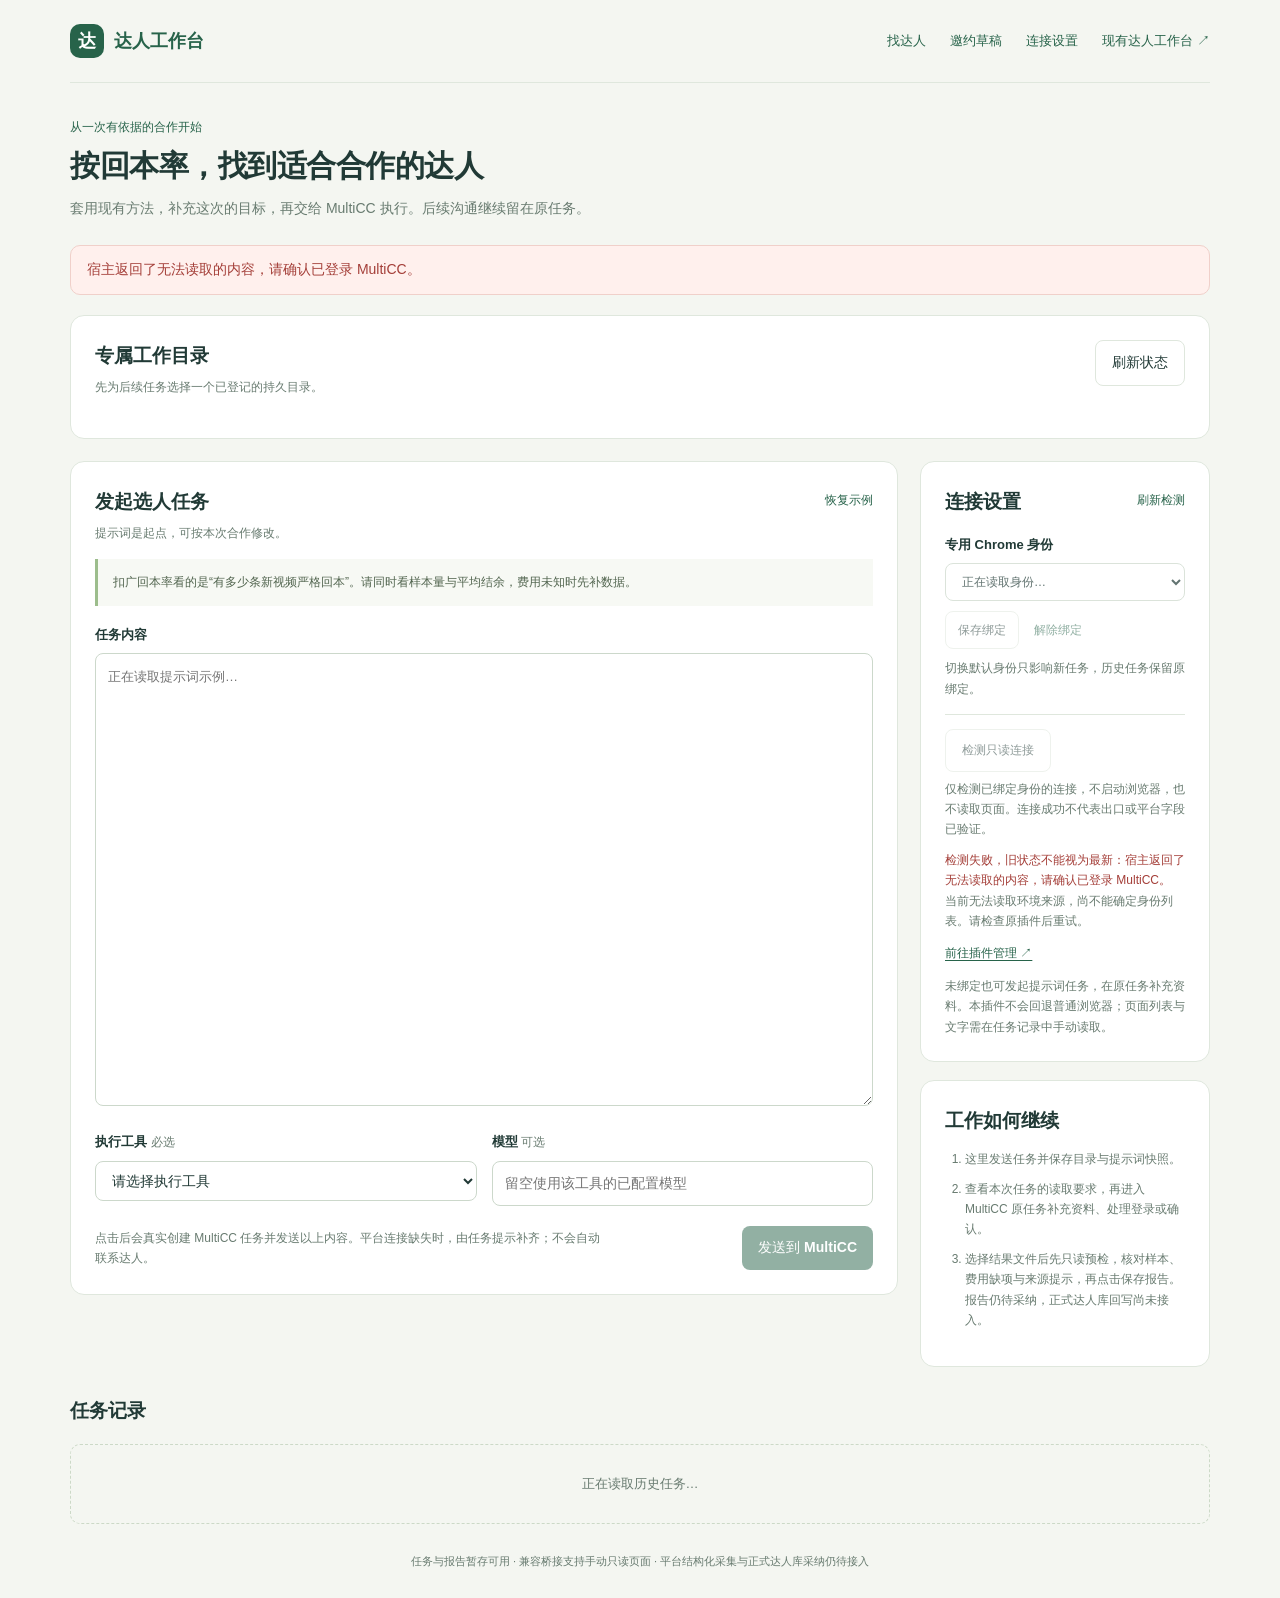
==== ui/index.html @ 1a7a5abe "chore(workspace): save changes before hibernation" ====
<!doctype html>
<html lang="zh-CN">
<head>
  <meta charset="utf-8">
  <meta name="viewport" content="width=device-width, initial-scale=1">
  <title>达人工作台 · 按回本率选人</title>
  <link rel="stylesheet" href="./style.css">
  <script src="./data-workflow.js" defer></script>
  <script src="./app.js" defer></script>
</head>
<body>
  <div class="shell">
    <header class="topbar">
      <a class="brand" href="./index.html"><span class="mark" aria-hidden="true">达</span>达人工作台</a>
      <nav aria-label="工作台导航">
        <a href="#composer">找达人</a><a href="./drafts.html">邀约草稿</a><a href="#connections">连接设置</a>
        <a href="/services/gapaw-creator-outreach/" target="_blank" rel="noopener noreferrer">现有达人工作台 ↗</a>
      </nav>
    </header>
    <main>
      <section class="intro"><div class="eyebrow">从一次有依据的合作开始</div><h1>按回本率，找到适合合作的达人</h1><p>套用现有方法，补充这次的目标，再交给 MultiCC 执行。后续沟通继续留在原任务。</p></section>
      <div id="notice" class="notice" role="status" aria-live="polite">正在读取插件配置…</div>
      <section class="card workspace-card" aria-labelledby="workspace-title">
        <div class="section-head"><div><h2 id="workspace-title">专属工作目录</h2><p id="workspace-description">先为后续任务选择一个已登记的持久目录。</p></div><button id="refresh" class="secondary" type="button">刷新状态</button></div>
        <p id="workspace-path" class="path"></p>
        <div id="workspace-picker" class="workspace-picker" hidden>
          <label for="directory">选择 MultiCC 中的目录</label>
          <div class="inline"><select id="directory"><option value="">正在读取目录…</option></select><button id="save-workspace" class="primary" type="button">使用此目录</button></div>
          <p class="hint">需要新目录时，先在 <a href="/manage" target="_blank" rel="noopener noreferrer">MultiCC 管理页</a>中创建并登记。更换默认目录只影响新任务，历史任务保留原归属。</p>
        </div>
        <a id="host-workspace" href="/manage" target="_blank" rel="noopener noreferrer" hidden>前往宿主插件设置修改目录 ↗</a>
      </section>
      <div class="layout">
        <section id="composer" class="card" aria-labelledby="composer-title">
          <div class="section-head"><div><h2 id="composer-title">发起选人任务</h2><p>提示词是起点，可按本次合作修改。</p></div><button id="restore-template" class="subtle" type="button">恢复示例</button></div>
          <div class="method-note">扣广回本率看的是“有多少条新视频严格回本”。请同时看样本量与平均结余，费用未知时先补数据。</div>
          <form id="task-form">
            <label for="prompt">任务内容</label><textarea id="prompt" rows="17" maxlength="32000" placeholder="正在读取提示词示例…" required></textarea>
            <div class="runtime-grid">
              <div><label for="cli">执行工具 <span class="hint">必选</span></label><select id="cli" required><option value="">请选择执行工具</option><option value="codex-exp">Codex</option><option value="claude">Claude Code</option></select></div>
              <div><label for="model">模型 <span class="hint">可选</span></label><input id="model" maxlength="160" placeholder="留空使用该工具的已配置模型"></div>
            </div>
            <div class="composer-footer"><p class="hint">点击后会真实创建 MultiCC 任务并发送以上内容。平台连接缺失时，由任务提示补齐；不会自动联系达人。</p><button id="send" class="primary" type="submit" disabled>发送到 MultiCC</button></div>
          </form>
        </section>
        <aside>
          <section id="connections" class="card" aria-labelledby="connections-title">
            <div class="section-head"><h2 id="connections-title">连接设置</h2><button id="refresh-connections" class="subtle" type="button">刷新检测</button></div>
            <div class="browser-picker"><label for="browser-profile">专用 Chrome 身份</label><select id="browser-profile" disabled><option value="">正在读取身份…</option></select><div class="browser-actions"><button id="save-browser" class="secondary" type="button" disabled>保存绑定</button><button id="unbind-browser" class="subtle" type="button" disabled>解除绑定</button></div><p class="hint">切换默认身份只影响新任务，历史任务保留原绑定。</p></div>
            <button id="probe-browser" class="secondary" type="button" disabled>检测只读连接</button><p class="hint">仅检测已绑定身份的连接，不启动浏览器，也不读取页面。连接成功不代表出口或平台字段已验证。</p>
            <div id="connection-list"><p class="hint">正在读取环境状态…</p></div><p class="hint">未绑定也可发起提示词任务，在原任务补充资料。本插件不会回退普通浏览器；页面列表与文字需在任务记录中手动读取。</p>
          </section>
          <section class="card help-card"><h2>工作如何继续</h2><ol><li>这里发送任务并保存目录与提示词快照。</li><li>查看本次任务的读取要求，再进入 MultiCC 原任务补充资料、处理登录或确认。</li><li>选择结果文件后先只读预检，核对样本、费用缺项与来源提示，再点击保存报告。报告仍待采纳，正式达人库回写尚未接入。</li></ol></section>
        </aside>
      </div>
      <section class="history" aria-labelledby="history-title"><div class="section-head"><h2 id="history-title">任务记录</h2><span id="history-count" class="hint"></span></div><div id="operations"><p class="empty">正在读取历史任务…</p></div></section>
    </main>
    <footer>任务与报告暂存可用 · 兼容桥接支持手动只读页面 · 平台结构化采集与正式达人库采纳仍待接入</footer>
  </div>
</body>
</html>
---- ui/style.css ----
:root{--ink:#213a36;--muted:#687b70;--line:#dfe7dd;--bg:#f4f6f1;--green:#27634a;--light:#edf4eb;--red:#a43e38;--cream:#fff8eb}*{box-sizing:border-box}body{margin:0;background:var(--bg);color:var(--ink);font:14px/1.7 -apple-system,BlinkMacSystemFont,"Segoe UI","PingFang SC","Microsoft YaHei",sans-serif}button,input,select,textarea{font:inherit}a{color:var(--green);text-underline-offset:3px}button{cursor:pointer}button:disabled{cursor:not-allowed;opacity:.5}button:focus-visible,input:focus-visible,select:focus-visible,textarea:focus-visible,a:focus-visible,summary:focus-visible{outline:3px solid #95bca5;outline-offset:3px}button{border:0}h1,h2,h3,p{margin:0}h1{font-size:30px;line-height:1.4;letter-spacing:-.5px}h2{font-size:19px}h3{font-size:15px}.shell{max-width:1200px;margin:auto;padding:0 30px}.topbar{display:flex;justify-content:space-between;align-items:center;gap:22px;padding:24px 0;border-bottom:1px solid var(--line)}.brand{display:flex;align-items:center;gap:10px;font-size:18px;font-weight:650;text-decoration:none;white-space:nowrap}.mark{display:grid;place-items:center;width:34px;height:34px;background:var(--green);color:white;border-radius:10px}.topbar nav{display:flex;gap:24px;flex-wrap:wrap;font-size:13px}.topbar nav a{text-decoration:none}.intro{padding:34px 0 24px}.intro p{color:var(--muted);margin-top:10px}.eyebrow{color:var(--green);font-size:12px;margin-bottom:8px}.notice{padding:12px 16px;border:1px solid #d9e4d5;background:var(--light);border-radius:10px;margin-bottom:20px;overflow-wrap:anywhere}.notice.error{color:var(--red);background:#fff0ed;border-color:#f0d0ca}.notice:empty{display:none}.card{background:white;padding:24px;border:1px solid var(--line);border-radius:14px;min-width:0}.section-head{display:flex;align-items:start;justify-content:space-between;gap:16px;margin-bottom:16px}.section-head p{font-size:12px;color:var(--muted);margin-top:5px}.path{font:12px/1.8 ui-monospace,SFMono-Regular,Menlo,monospace;overflow-wrap:anywhere}.workspace-card{margin-bottom:22px}.workspace-picker{margin-top:18px}.workspace-picker .hint{margin-top:9px}.inline{display:flex;gap:10px;align-items:stretch}.inline select{flex:1}.inline button{flex-shrink:0}.layout{display:grid;grid-template-columns:minmax(0,1fr) 290px;gap:22px;align-items:start}.primary,.secondary{padding:10px 16px;border-radius:8px;font-weight:550}.primary{background:var(--green);color:white}.secondary{border:1px solid var(--line);background:white;color:var(--ink)}.subtle{background:none;color:var(--green);font-size:12px;padding:4px 0;white-space:nowrap}.method-note{padding:13px 15px;margin-bottom:18px;background:#f7f9f4;border-left:3px solid #9cbd8c;font-size:12px;color:#52654f}label{display:block;font-weight:600;font-size:13px;margin-bottom:7px}input,select,textarea{width:100%;min-width:0;border:1px solid #ccd8cb;border-radius:8px;padding:10px 12px;background:white;color:var(--ink)}textarea{resize:vertical;line-height:1.95;font-size:13px;min-height:400px}.hint{font-size:12px;color:var(--muted);font-weight:normal}.runtime-grid{display:grid;grid-template-columns:1fr 1fr;gap:15px;margin-top:18px}.composer-footer{display:flex;gap:18px;align-items:center;justify-content:space-between;margin-top:20px}.composer-footer .hint{max-width:65%}.composer-footer button{flex-shrink:0}aside .card+.card{margin-top:18px}.connection{padding:12px 0;border-bottom:1px solid var(--line)}.connection:last-child{border-bottom:0}.connection-top{display:flex;justify-content:space-between;gap:8px;align-items:start}.connection p{font-size:12px;color:var(--muted);margin-top:5px}.connection a{font-size:12px}.tag{font-size:11px;padding:2px 8px;border-radius:12px;background:var(--light);color:var(--green);white-space:nowrap}.tag.warn{background:var(--cream);color:#966025}.help-card ol{padding-left:20px;color:var(--muted);font-size:12px}.help-card li+li{margin-top:9px}.history{margin-top:28px}.empty{border:1px dashed #ccd9c7;border-radius:10px;padding:28px;text-align:center;color:var(--muted);font-size:13px}.operation{background:white;border:1px solid var(--line);border-radius:12px;padding:20px;margin-bottom:12px;overflow-wrap:anywhere}.operation-head{display:flex;justify-content:space-between;gap:15px}.operation-meta{display:flex;flex-wrap:wrap;gap:8px 16px;margin-top:5px;font-size:12px;color:var(--muted)}.operation-actions{display:flex;gap:14px;align-items:center;flex-wrap:wrap;margin-top:12px}.operation-error{color:var(--red);font-size:12px;margin-top:10px}.operation details{margin-top:12px;font-size:12px}.operation summary{cursor:pointer;color:var(--muted)}.snapshot{white-space:pre-wrap;overflow-wrap:anywhere;background:#f5f8f2;border-radius:8px;padding:14px;font:12px/1.8 inherit;max-height:340px;overflow:auto}.operation-description{font-size:12px;color:var(--muted);margin-top:9px}footer{padding:28px 0;text-align:center;font-size:11px;color:var(--muted)}[hidden]{display:none!important}@media(max-width:850px){.layout{grid-template-columns:1fr}.composer-footer .hint{max-width:60%}aside{display:grid;grid-template-columns:1fr 1fr;gap:18px}aside .card+.card{margin:0}.shell{padding:0 22px}.topbar nav{gap:14px}}@media(max-width:560px){.shell{padding:0 14px}.topbar{align-items:start;flex-direction:column;gap:14px;padding:18px 0}.topbar nav{gap:12px 20px;font-size:12px}h1{font-size:25px}.intro{padding:26px 0 20px}.intro p{font-size:13px}.card{padding:18px}.section-head{gap:10px}h2{font-size:18px}.inline,.composer-footer{flex-direction:column;align-items:stretch}.composer-footer .hint{max-width:100%}.runtime-grid,aside{grid-template-columns:1fr}.runtime-grid{gap:12px}textarea{font-size:13px;min-height:480px}.operation{padding:17px}.operation-head{flex-wrap:wrap}.tag{white-space:normal}.notice{font-size:13px}.workspace-card .section-head button{font-size:12px;padding:8px 10px;flex-shrink:0}.operation-meta{gap:5px 12px}}

.result-section{margin-top:18px;padding-top:16px;border-top:1px solid var(--line)}.result-status{font-size:13px;font-weight:600;color:var(--green)}.result-section>.hint{margin-top:9px}.result-history{display:flex;align-items:center;flex-wrap:wrap;gap:8px 15px;margin-top:16px}.report{margin-top:16px;padding:18px;background:#f8faf5;border:1px solid var(--line);border-radius:10px;overflow-wrap:anywhere}.report-context{font-size:12px;margin-top:8px;color:var(--muted)}.report-candidate{margin-top:16px;padding:16px;border:1px solid var(--line);border-radius:9px;background:white;min-width:0}.report-candidate>a{font-size:12px}.report-metrics{display:grid;grid-template-columns:repeat(2,minmax(0,1fr));gap:7px 16px;padding:12px 0;font-size:13px}.report-missing{font-size:12px;color:#966025;margin-top:8px}.report-source{margin-top:8px;font-size:12px}.report-video{padding:11px 0;border-bottom:1px solid var(--line);font-size:12px}.report-video:last-child{border:0}.report-video>p{margin-top:5px}.result-section .operation-actions{gap:9px 14px}.result-section .operation-actions .secondary{font-size:12px}.result-section .snapshot{max-width:100%;white-space:pre-wrap;word-break:break-word}@media(max-width:560px){.report{padding:13px}.report-candidate{padding:12px}.report-metrics{grid-template-columns:1fr;font-size:12px}.result-section .operation-actions{align-items:stretch}.result-section .operation-actions .secondary{padding:9px 11px}.result-status{font-size:12px}}

.browser-picker{padding-bottom:15px;border-bottom:1px solid var(--line)}.browser-picker select{font-size:12px}.browser-actions{display:flex;flex-wrap:wrap;align-items:center;gap:9px 15px;margin-top:10px}.browser-actions .secondary{font-size:12px;padding:8px 12px}.browser-picker>.hint{margin-top:9px}.browser-warning{font-size:12px;color:#966025;margin-top:9px}.browser-checks>.hint{margin-top:8px}.browser-fields{font-size:12px;margin:12px 0}.browser-fields summary{cursor:pointer;font-weight:600}.browser-fields p{margin-top:7px}.tag.neutral{background:#eef0ed;color:#5c6c62}.operation-browser{margin-top:14px;padding:12px 14px;background:#f6f8f3;border:1px solid var(--line);border-radius:9px;overflow-wrap:anywhere}.operation-browser h3{font-size:13px;margin-bottom:5px}.operation-browser>.subtle{margin-top:7px}.browser-identity{font-size:12px}.operation-browser .connection strong{font-size:12px}#connection-list>a{display:inline-block;margin:12px 0;font-size:12px}@media(max-width:560px){.operation-browser{padding:11px}.browser-actions{gap:10px}.browser-picker select{font-size:13px}}

#probe-browser{margin:14px 0 7px;font-size:12px}.page-reader{margin-top:12px;padding-top:12px;border-top:1px solid var(--line);min-width:0}.page-reader>.secondary{font-size:12px;padding:8px 12px;margin-bottom:7px}.page-reader>.hint,.page-reader>label{margin:7px 0}.page-reader select{font-size:12px;max-width:100%;margin-bottom:10px;text-overflow:ellipsis}.page-snapshot{padding:10px;border:1px solid var(--line);border-radius:8px;background:white;min-width:0;max-width:100%}.page-snapshot>.hint{margin-top:6px}.page-text{max-width:100%;max-height:360px;word-break:break-word;white-space:pre-wrap}.page-snapshot summary{margin-bottom:8px}@media(max-width:560px){.page-reader select{font-size:13px}.page-reader>.secondary{width:100%}}

.result-preflight{margin-top:16px;padding:16px;border:1px solid #c9dbbd;border-radius:10px;background:#f7faf3;overflow-wrap:anywhere}.result-preflight>.hint,.result-preflight>.path{margin-top:8px}.validation-summary{margin-top:12px}.validation-metrics{font-size:13px;font-weight:600}.validation-summary>.hint{margin-top:6px}.validation-check{padding:9px 0;border-bottom:1px solid var(--line);font-size:12px}.validation-check .connection-top{flex-wrap:wrap}.validation-missing{max-height:240px;overflow:auto}.platform-requirements{padding:14px;border:1px solid var(--line);border-radius:9px;overflow-wrap:anywhere}.platform-requirements>summary{font-weight:600}.platform-source{padding:12px 0;border-bottom:1px solid var(--line)}.platform-source ul{padding-left:19px;margin:10px 0}.platform-source li+li{margin-top:9px}.platform-source strong{font-size:12px}.platform-requirements>.hint{margin-top:9px}@media(max-width:560px){.result-preflight{padding:12px}.result-preflight .primary{width:100%}.platform-requirements{padding:11px}.validation-metrics{font-size:12px}}

.data-workflow{margin-top:18px;padding-top:16px;border-top:1px solid var(--line)}.data-workflow>.hint,.data-workflow>a{display:block;margin-top:10px}.observation-snapshot{max-height:420px;overflow:auto;padding:10px;border:1px solid var(--line);border-radius:8px;overflow-wrap:anywhere}.observation-item{padding:10px 0;border-top:1px solid var(--line)}.observation-choice{display:flex;align-items:center;gap:8px;margin-top:12px;overflow-wrap:anywhere}.observation-choice input{width:auto;flex:0 0 auto}.adoption-state,.candidate-batch{padding:12px 0;border-bottom:1px solid var(--line)}.candidate-batch button{margin-top:8px}.saved-observations{margin:14px 0}.data-workflow .operation-actions{gap:10px}.data-workflow .secondary{font-size:12px}#candidate-detail{padding-bottom:30px}@media(max-width:560px){.data-workflow .operation-actions{align-items:stretch}.data-workflow .operation-actions button{width:100%}}
.draft-creators{max-height:320px;overflow:auto;border:1px solid var(--line);border-radius:8px;margin:10px 0 16px}.draft-creator{display:grid;grid-template-columns:auto 60px minmax(0,1fr) minmax(0,1.4fr) auto;gap:10px;align-items:center;padding:8px 12px;border-bottom:1px solid var(--line);font-weight:normal;margin:0;cursor:pointer}.draft-creator input,.draft-channels input{width:auto}.draft-channels{border:0;padding:0;margin:0 0 16px;display:flex;flex-wrap:wrap;gap:8px 18px}.draft-channels legend{font-weight:600;font-size:13px;margin-bottom:7px}.draft-channels label{display:flex;gap:6px;align-items:center;font-weight:normal;margin:0}textarea.draft-prompt{min-height:130px}.draft-group{margin-top:12px;border:1px solid var(--line);border-radius:10px;padding:10px 14px}.draft-group summary{display:flex;gap:10px;align-items:center;flex-wrap:wrap}.draft-version{margin-top:12px;padding-top:10px;border-top:1px dashed var(--line)}.draft-version.current{background:#fbfcf9}.draft-version .snapshot{margin-top:6px}.draft-subject{font-size:12px;margin-top:6px}@media(max-width:560px){.draft-creator{grid-template-columns:auto 56px minmax(0,1fr)}.draft-creator .hint,.draft-creator .tag{grid-column:2/-1}}
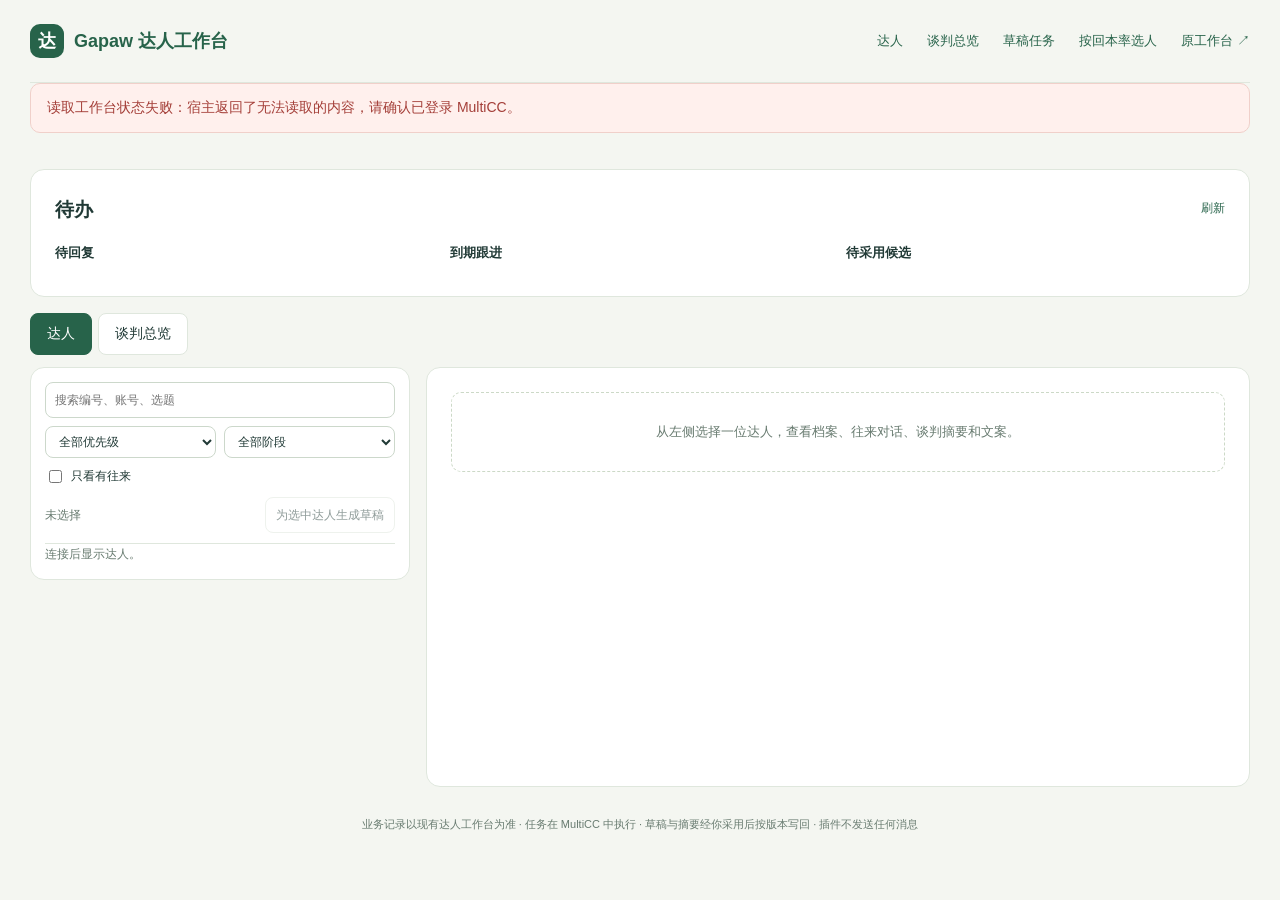
==== commit 923e6fc5: "feat: make the creator workbench the plugin home page (0.8.0) - Add workbench-home, workbench-creato" ====
--- a/ui/index.html
+++ b/ui/index.html
@@ -3,59 +3,89 @@
 <head>
   <meta charset="utf-8">
   <meta name="viewport" content="width=device-width, initial-scale=1">
-  <title>达人工作台 · 按回本率选人</title>
+  <title>Gapaw 达人工作台</title>
   <link rel="stylesheet" href="./style.css">
   <script src="./data-workflow.js" defer></script>
   <script src="./app.js" defer></script>
+  <script src="./drafts.js" defer></script>
+  <script src="./workbench.js" defer></script>
 </head>
-<body>
-  <div class="shell">
+<body class="wb">
+  <div class="shell wide">
     <header class="topbar">
-      <a class="brand" href="./index.html"><span class="mark" aria-hidden="true">达</span>达人工作台</a>
-      <nav aria-label="工作台导航">
-        <a href="#composer">找达人</a><a href="./drafts.html">邀约草稿</a><a href="#connections">连接设置</a>
-        <a href="/services/gapaw-creator-outreach/" target="_blank" rel="noopener noreferrer">现有达人工作台 ↗</a>
-      </nav>
+      <a class="brand" href="./index.html"><span class="mark" aria-hidden="true">达</span>Gapaw 达人工作台</a>
+      <nav aria-label="工作台导航"><a href="#tab=creators">达人</a><a href="#tab=conversations">谈判总览</a><a href="./drafts.html">草稿任务</a><a href="./selection.html">按回本率选人</a><a href="/services/gapaw-creator-outreach/" target="_blank" rel="noopener noreferrer">原工作台 ↗</a></nav>
     </header>
     <main>
-      <section class="intro"><div class="eyebrow">从一次有依据的合作开始</div><h1>按回本率，找到适合合作的达人</h1><p>套用现有方法，补充这次的目标，再交给 MultiCC 执行。后续沟通继续留在原任务。</p></section>
-      <div id="notice" class="notice" role="status" aria-live="polite">正在读取插件配置…</div>
-      <section class="card workspace-card" aria-labelledby="workspace-title">
-        <div class="section-head"><div><h2 id="workspace-title">专属工作目录</h2><p id="workspace-description">先为后续任务选择一个已登记的持久目录。</p></div><button id="refresh" class="secondary" type="button">刷新状态</button></div>
-        <p id="workspace-path" class="path"></p>
-        <div id="workspace-picker" class="workspace-picker" hidden>
-          <label for="directory">选择 MultiCC 中的目录</label>
-          <div class="inline"><select id="directory"><option value="">正在读取目录…</option></select><button id="save-workspace" class="primary" type="button">使用此目录</button></div>
-          <p class="hint">需要新目录时，先在 <a href="/manage" target="_blank" rel="noopener noreferrer">MultiCC 管理页</a>中创建并登记。更换默认目录只影响新任务，历史任务保留原归属。</p>
+      <div id="wb-notice" class="notice" role="status" aria-live="polite">正在连接现有达人工作台…</div>
+      <section id="wb-connect" class="card workspace-card" hidden aria-labelledby="wb-connect-title">
+        <div class="section-head"><div><h2 id="wb-connect-title">连接现有达人工作台</h2><p id="wb-connect-state"></p></div></div>
+        <label for="wb-url">本机地址</label>
+        <div class="inline"><input id="wb-url" placeholder="http://127.0.0.1:8793" maxlength="40"><button id="wb-url-save" class="primary" type="button">保存并连接</button></div>
+        <p class="hint">工作台服务需先在 MultiCC「服务与文档」中启动。插件经它的正式接口读写，不直接打开数据库。</p>
+      </section>
+
+      <section id="wb-stats" class="wb-stats" aria-label="总览"></section>
+
+      <section class="card wb-todo" aria-labelledby="wb-todo-title">
+        <div class="section-head"><h2 id="wb-todo-title">待办</h2><button id="wb-refresh" class="subtle" type="button">刷新</button></div>
+        <div class="wb-todo-grid">
+          <div><h3>待回复 <span id="todo-reply-count" class="tag warn"></span></h3><div id="todo-reply"></div></div>
+          <div><h3>到期跟进 <span id="todo-due-count" class="tag warn"></span></h3><div id="todo-due"></div></div>
+          <div><h3>待采用候选 <span id="todo-adopt-count" class="tag"></span></h3><div id="todo-adopt"></div></div>
         </div>
-        <a id="host-workspace" href="/manage" target="_blank" rel="noopener noreferrer" hidden>前往宿主插件设置修改目录 ↗</a>
       </section>
-      <div class="layout">
-        <section id="composer" class="card" aria-labelledby="composer-title">
-          <div class="section-head"><div><h2 id="composer-title">发起选人任务</h2><p>提示词是起点，可按本次合作修改。</p></div><button id="restore-template" class="subtle" type="button">恢复示例</button></div>
-          <div class="method-note">扣广回本率看的是“有多少条新视频严格回本”。请同时看样本量与平均结余，费用未知时先补数据。</div>
-          <form id="task-form">
-            <label for="prompt">任务内容</label><textarea id="prompt" rows="17" maxlength="32000" placeholder="正在读取提示词示例…" required></textarea>
-            <div class="runtime-grid">
-              <div><label for="cli">执行工具 <span class="hint">必选</span></label><select id="cli" required><option value="">请选择执行工具</option><option value="codex-exp">Codex</option><option value="claude">Claude Code</option></select></div>
-              <div><label for="model">模型 <span class="hint">可选</span></label><input id="model" maxlength="160" placeholder="留空使用该工具的已配置模型"></div>
-            </div>
-            <div class="composer-footer"><p class="hint">点击后会真实创建 MultiCC 任务并发送以上内容。平台连接缺失时，由任务提示补齐；不会自动联系达人。</p><button id="send" class="primary" type="submit" disabled>发送到 MultiCC</button></div>
-          </form>
-        </section>
-        <aside>
-          <section id="connections" class="card" aria-labelledby="connections-title">
-            <div class="section-head"><h2 id="connections-title">连接设置</h2><button id="refresh-connections" class="subtle" type="button">刷新检测</button></div>
-            <div class="browser-picker"><label for="browser-profile">专用 Chrome 身份</label><select id="browser-profile" disabled><option value="">正在读取身份…</option></select><div class="browser-actions"><button id="save-browser" class="secondary" type="button" disabled>保存绑定</button><button id="unbind-browser" class="subtle" type="button" disabled>解除绑定</button></div><p class="hint">切换默认身份只影响新任务，历史任务保留原绑定。</p></div>
-            <button id="probe-browser" class="secondary" type="button" disabled>检测只读连接</button><p class="hint">仅检测已绑定身份的连接，不启动浏览器，也不读取页面。连接成功不代表出口或平台字段已验证。</p>
-            <div id="connection-list"><p class="hint">正在读取环境状态…</p></div><p class="hint">未绑定也可发起提示词任务，在原任务补充资料。本插件不会回退普通浏览器；页面列表与文字需在任务记录中手动读取。</p>
-          </section>
-          <section class="card help-card"><h2>工作如何继续</h2><ol><li>这里发送任务并保存目录与提示词快照。</li><li>查看本次任务的读取要求，再进入 MultiCC 原任务补充资料、处理登录或确认。</li><li>选择结果文件后先只读预检，核对样本、费用缺项与来源提示，再点击保存报告。报告仍待采纳，正式达人库回写尚未接入。</li></ol></section>
-        </aside>
+
+      <div class="wb-tabs" role="tablist">
+        <button id="tab-creators" role="tab" type="button" aria-selected="true">达人</button>
+        <button id="tab-conversations" role="tab" type="button" aria-selected="false">谈判总览</button>
       </div>
-      <section class="history" aria-labelledby="history-title"><div class="section-head"><h2 id="history-title">任务记录</h2><span id="history-count" class="hint"></span></div><div id="operations"><p class="empty">正在读取历史任务…</p></div></section>
+
+      <section id="panel-creators" class="wb-main" role="tabpanel" aria-labelledby="tab-creators">
+        <div class="card wb-list">
+          <div class="wb-filters">
+            <input id="wb-search" placeholder="搜索编号、账号、选题" aria-label="搜索达人">
+            <select id="wb-priority" aria-label="优先级"><option value="">全部优先级</option></select>
+            <select id="wb-stage" aria-label="合作阶段"><option value="">全部阶段</option></select>
+            <label class="wb-check"><input id="wb-has-messages" type="checkbox">只看有往来</label>
+          </div>
+          <div class="wb-batch"><span id="wb-selected" class="hint">未选择</span><button id="wb-batch-drafts" class="secondary" type="button" disabled>为选中达人生成草稿</button></div>
+          <div id="wb-creators" class="wb-creators"><p class="hint">连接后显示达人。</p></div>
+        </div>
+        <article id="wb-detail" class="card wb-detail" aria-live="polite"><p class="empty">从左侧选择一位达人，查看档案、往来对话、谈判摘要和文案。</p></article>
+      </section>
+
+      <section id="panel-conversations" class="history" role="tabpanel" aria-labelledby="tab-conversations" hidden>
+        <div class="section-head"><div><h2>谈判总览</h2><p class="hint">按最近往来排序。中文摘要在上，原文可展开；虚线为自动回复，不算真人答复。</p></div></div>
+        <div id="wb-conversations"><p class="empty">正在读取…</p></div>
+      </section>
     </main>
-    <footer>任务与报告暂存可用 · 兼容桥接支持手动只读页面 · 平台结构化采集与正式达人库采纳仍待接入</footer>
+    <footer>业务记录以现有达人工作台为准 · 任务在 MultiCC 中执行 · 草稿与摘要经你采用后按版本写回 · 插件不发送任何消息</footer>
   </div>
+
+  <dialog id="task-dialog" class="wb-dialog" aria-labelledby="task-title">
+    <form method="dialog" id="task-form-wb">
+      <h2 id="task-title">交给 MultiCC</h2>
+      <p id="task-target" class="hint"></p>
+      <fieldset id="task-channels" class="draft-channels"><legend>文案渠道</legend>
+        <label><input type="checkbox" name="wb-channel" value="email" checked>邮件</label>
+        <label><input type="checkbox" name="wb-channel" value="dm" checked>普通私信</label>
+        <label><input type="checkbox" name="wb-channel" value="comment">评论区</label>
+        <label><input type="checkbox" name="wb-channel" value="affiliate">达人联盟</label>
+        <label><input type="checkbox" name="wb-channel" value="followup">跟进</label>
+      </fieldset>
+      <div id="task-slot-wrap" hidden><label for="task-slot">回复草稿写入位置</label>
+        <select id="task-slot"><option value="followup">跟进（推荐，不覆盖首轮邀约文案）</option><option value="email">邮件</option><option value="dm">普通私信</option></select>
+      </div>
+      <label for="task-prompt">要求</label>
+      <textarea id="task-prompt" rows="6" maxlength="8000" class="draft-prompt"></textarea>
+      <div class="runtime-grid">
+        <div><label for="task-cli">执行工具</label><select id="task-cli"><option value="">请选择</option><option value="codex-exp">Codex</option><option value="claude">Claude Code</option></select></div>
+        <div><label for="task-model">模型 <span class="hint">可选</span></label><input id="task-model" maxlength="160" placeholder="留空使用已配置模型"></div>
+      </div>
+      <p class="hint">会真实创建 MultiCC 任务。结果交回后在本页对应达人处比较并采用；不发送任何消息。</p>
+      <div class="wb-dialog-actions"><button id="task-cancel" class="secondary" value="cancel" type="submit">取消</button><button id="task-send" class="primary" type="button" disabled>发送到 MultiCC</button></div>
+    </form>
+  </dialog>
 </body>
 </html>
--- a/ui/style.css
+++ b/ui/style.css
@@ -10,3 +10,7 @@
 
 .data-workflow{margin-top:18px;padding-top:16px;border-top:1px solid var(--line)}.data-workflow>.hint,.data-workflow>a{display:block;margin-top:10px}.observation-snapshot{max-height:420px;overflow:auto;padding:10px;border:1px solid var(--line);border-radius:8px;overflow-wrap:anywhere}.observation-item{padding:10px 0;border-top:1px solid var(--line)}.observation-choice{display:flex;align-items:center;gap:8px;margin-top:12px;overflow-wrap:anywhere}.observation-choice input{width:auto;flex:0 0 auto}.adoption-state,.candidate-batch{padding:12px 0;border-bottom:1px solid var(--line)}.candidate-batch button{margin-top:8px}.saved-observations{margin:14px 0}.data-workflow .operation-actions{gap:10px}.data-workflow .secondary{font-size:12px}#candidate-detail{padding-bottom:30px}@media(max-width:560px){.data-workflow .operation-actions{align-items:stretch}.data-workflow .operation-actions button{width:100%}}
 .draft-creators{max-height:320px;overflow:auto;border:1px solid var(--line);border-radius:8px;margin:10px 0 16px}.draft-creator{display:grid;grid-template-columns:auto 60px minmax(0,1fr) minmax(0,1.4fr) auto;gap:10px;align-items:center;padding:8px 12px;border-bottom:1px solid var(--line);font-weight:normal;margin:0;cursor:pointer}.draft-creator input,.draft-channels input{width:auto}.draft-channels{border:0;padding:0;margin:0 0 16px;display:flex;flex-wrap:wrap;gap:8px 18px}.draft-channels legend{font-weight:600;font-size:13px;margin-bottom:7px}.draft-channels label{display:flex;gap:6px;align-items:center;font-weight:normal;margin:0}textarea.draft-prompt{min-height:130px}.draft-group{margin-top:12px;border:1px solid var(--line);border-radius:10px;padding:10px 14px}.draft-group summary{display:flex;gap:10px;align-items:center;flex-wrap:wrap}.draft-version{margin-top:12px;padding-top:10px;border-top:1px dashed var(--line)}.draft-version.current{background:#fbfcf9}.draft-version .snapshot{margin-top:6px}.draft-subject{font-size:12px;margin-top:6px}@media(max-width:560px){.draft-creator{grid-template-columns:auto 56px minmax(0,1fr)}.draft-creator .hint,.draft-creator .tag{grid-column:2/-1}}
+.shell.wide{max-width:1440px}.wb-stats{display:grid;grid-template-columns:repeat(7,minmax(0,1fr));gap:10px;margin-bottom:16px}.wb-stat{background:white;border:1px solid var(--line);border-radius:12px;padding:12px 14px;display:flex;flex-direction:column}.wb-stat strong{font-size:22px;line-height:1.3}.wb-stat span{font-size:12px;color:var(--muted)}.wb-todo{margin-bottom:16px}.wb-todo-grid{display:grid;grid-template-columns:repeat(3,minmax(0,1fr));gap:16px}.wb-todo-grid h3{font-size:13px;margin-bottom:8px}.wb-todo-grid>div>div{max-height:210px;overflow:auto}.wb-todo-item{display:flex;flex-wrap:wrap;gap:4px 8px;align-items:baseline;width:100%;text-align:left;background:#f7f9f4;border:1px solid var(--line);border-radius:8px;padding:7px 10px;margin-bottom:6px;color:var(--ink)}.wb-todo-item:hover{border-color:#9cbd8c}.wb-tabs{display:flex;gap:6px;margin:6px 0 12px}.wb-tabs button{padding:8px 16px;border-radius:8px;background:white;border:1px solid var(--line);color:var(--ink)}.wb-tabs button[aria-selected=true]{background:var(--green);color:white;border-color:var(--green)}.wb-main{display:grid;grid-template-columns:minmax(300px,380px) minmax(0,1fr);gap:16px;align-items:start}.wb-list{padding:14px;position:sticky;top:12px}.wb-filters{display:grid;grid-template-columns:1fr 1fr;gap:8px}.wb-filters input:not([type]){grid-column:1/-1}.wb-filters select,.wb-filters input{font-size:12px;padding:7px 9px}.wb-check{display:flex;align-items:center;gap:6px;font-weight:normal;font-size:12px;margin:0}.wb-check input{width:auto}.wb-batch{display:flex;justify-content:space-between;align-items:center;gap:8px;margin:10px 0}.wb-batch .secondary{font-size:12px;padding:7px 10px}.wb-creators{max-height:calc(100vh - 220px);overflow:auto;border-top:1px solid var(--line)}.wb-row{display:flex;gap:8px;align-items:flex-start;padding:8px 4px;border-bottom:1px solid var(--line)}.wb-row.active{background:var(--light)}.wb-row>input{width:auto;margin-top:5px}.wb-row-open{flex:1;min-width:0;text-align:left;background:none;color:var(--ink);padding:0;display:flex;flex-direction:column;gap:2px}.wb-row-head{display:flex;gap:8px;font-size:13px;overflow-wrap:anywhere}.wb-row-open .hint{white-space:nowrap;overflow:hidden;text-overflow:ellipsis}.wb-row-tags{display:flex;flex-wrap:wrap;gap:4px}.wb-detail{min-height:420px;overflow-wrap:anywhere}.wb-detail-head{display:flex;justify-content:space-between;gap:16px;align-items:flex-start;flex-wrap:wrap}.wb-links{display:flex;gap:12px;font-size:12px;margin-top:4px}.wb-gates{display:flex;flex-wrap:wrap;gap:6px;margin-top:12px}.wb-section{margin-top:22px;padding-top:16px;border-top:1px solid var(--line)}.wb-section>.section-head{margin-bottom:10px}.wb-op{display:flex;flex-wrap:wrap;gap:6px 12px;align-items:center;font-size:12px;padding:6px 0}.wb-thread{display:flex;flex-direction:column;gap:10px;max-height:560px;overflow:auto;padding:4px}.wb-msg{max-width:82%;padding:10px 12px;border-radius:12px;border:1px solid var(--line);background:white}.wb-msg.in{align-self:flex-start;background:#f8faf5}.wb-msg.out{align-self:flex-end;background:#eef5ef}.wb-msg.auto{border-style:dashed;opacity:.8}.wb-msg p{margin-top:4px;font-size:13px}.wb-msg details{margin-top:6px;font-size:12px}.wb-msg .snapshot{max-height:260px}.wb-fields{display:grid;grid-template-columns:max-content minmax(0,1fr);gap:4px 14px;font-size:13px;margin:6px 0}.wb-fields dt{color:var(--muted)}.wb-fields dd{margin:0;white-space:pre-wrap}.wb-draft{padding:12px 0;border-bottom:1px dashed var(--line)}.wb-draft:last-of-type{border-bottom:0}.wb-draft h4{font-size:13px}.wb-draft .snapshot{max-height:240px}.wb-proposals{margin-top:10px;font-size:12px}.wb-proposals summary{cursor:pointer;color:var(--green);font-weight:600}.wb-editor{margin-top:10px;display:grid;gap:8px}.wb-editor textarea{min-height:200px}.wb-events{list-style:none;padding:0;margin:8px 0;font-size:12px}.wb-events li{padding:6px 0;border-bottom:1px solid var(--line)}.wb-events li.void{opacity:.55;text-decoration:line-through}.wb-conv .wb-fields{font-size:12px}.wb-dialog{border:0;border-radius:14px;padding:22px;max-width:640px;width:calc(100% - 28px)}.wb-dialog::backdrop{background:rgba(33,58,54,.35)}.wb-dialog h2{margin-bottom:6px}.wb-dialog fieldset,.wb-dialog #task-slot-wrap{margin-top:14px}.wb-dialog-actions{display:flex;justify-content:flex-end;gap:10px;margin-top:14px}
+@media(max-width:1100px){.wb-stats{grid-template-columns:repeat(4,minmax(0,1fr))}.wb-main{grid-template-columns:1fr}.wb-list{position:static}.wb-creators{max-height:360px}}@media(max-width:560px){.wb-stats{grid-template-columns:repeat(2,minmax(0,1fr))}.wb-todo-grid{grid-template-columns:1fr}.wb-msg{max-width:100%}.wb-fields{grid-template-columns:1fr}.wb-fields dt{margin-top:6px}.wb-detail-head .operation-actions{width:100%}.wb-detail-head .operation-actions button{flex:1}}
+.wb-todo-grid .tag:empty{display:none}
+.wb-draft>.section-head{align-items:center;margin-bottom:6px}.wb-detail pre.snapshot,.wb-conv pre.snapshot{font-family:inherit;font-size:13px;line-height:1.75}
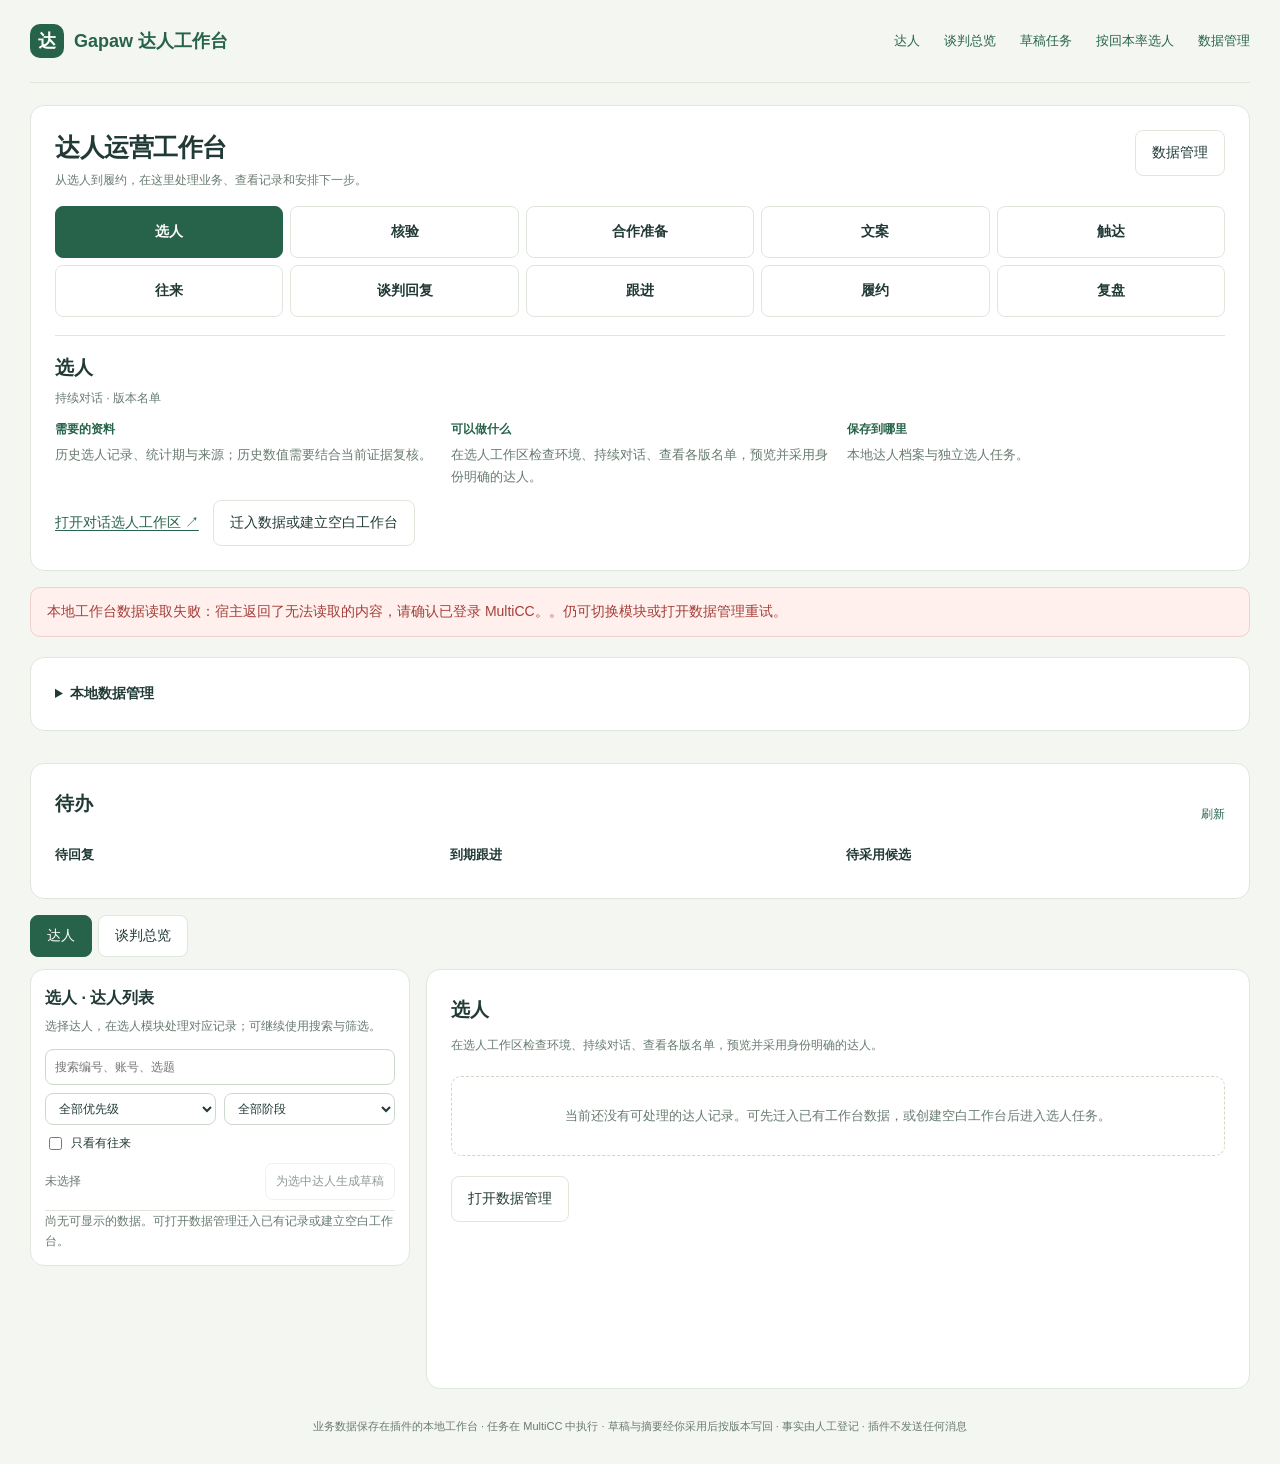
==== commit bbaa97e6: "chore(workspace): save changes before hibernation" ====
--- a/ui/index.html
+++ b/ui/index.html
@@ -8,27 +8,49 @@
   <script src="./data-workflow.js" defer></script>
   <script src="./app.js" defer></script>
   <script src="./drafts.js" defer></script>
+  <script src="./facts.js" defer></script>
   <script src="./workbench.js" defer></script>
 </head>
 <body class="wb">
   <div class="shell wide">
     <header class="topbar">
       <a class="brand" href="./index.html"><span class="mark" aria-hidden="true">达</span>Gapaw 达人工作台</a>
-      <nav aria-label="工作台导航"><a href="#tab=creators">达人</a><a href="#tab=conversations">谈判总览</a><a href="./drafts.html">草稿任务</a><a href="./selection.html">按回本率选人</a><a href="/services/gapaw-creator-outreach/" target="_blank" rel="noopener noreferrer">原工作台 ↗</a></nav>
+      <nav aria-label="工作台导航"><a href="#tab=creators">达人</a><a href="#tab=conversations">谈判总览</a><a href="./drafts.html">草稿任务</a><a href="./selection.html">按回本率选人</a><a href="#data" id="wb-data-link">数据管理</a></nav>
     </header>
     <main>
-      <div id="wb-notice" class="notice" role="status" aria-live="polite">正在连接现有达人工作台…</div>
-      <section id="wb-connect" class="card workspace-card" hidden aria-labelledby="wb-connect-title">
-        <div class="section-head"><div><h2 id="wb-connect-title">连接现有达人工作台</h2><p id="wb-connect-state"></p></div></div>
-        <label for="wb-url">本机地址</label>
-        <div class="inline"><input id="wb-url" placeholder="http://127.0.0.1:8793" maxlength="40"><button id="wb-url-save" class="primary" type="button">保存并连接</button></div>
-        <p class="hint">工作台服务需先在 MultiCC「服务与文档」中启动。插件经它的正式接口读写，不直接打开数据库。</p>
+      <section class="card wb-modules" aria-labelledby="wb-module-heading">
+        <div class="section-head"><div><h1 id="wb-module-heading">达人运营工作台</h1><p>从选人到履约，在这里处理业务、查看记录和安排下一步。</p></div><button id="wb-data-toggle" class="secondary" type="button">数据管理</button></div>
+        <nav id="wb-module-nav" class="workflow-nav" aria-label="业务模块">
+          <button type="button" class="workflow-step" data-module="selection" aria-current="step">选人</button>
+          <button type="button" class="workflow-step" data-module="verification">核验</button>
+          <button type="button" class="workflow-step" data-module="cooperation">合作准备</button>
+          <button type="button" class="workflow-step" data-module="drafts">文案</button>
+          <button type="button" class="workflow-step" data-module="outreach">触达</button>
+          <button type="button" class="workflow-step" data-module="messages">往来</button>
+          <button type="button" class="workflow-step" data-module="reply">谈判回复</button>
+          <button type="button" class="workflow-step" data-module="followup">跟进</button>
+          <button type="button" class="workflow-step" data-module="fulfilment">履约</button>
+          <button type="button" class="workflow-step" data-module="review">复盘</button>
+        </nav>
+        <div id="wb-module-overview" class="module-overview"><h2>选人</h2><p>查看已有达人档案，按回本率发起选人任务；没有数据时可先迁入已有记录或建立空白工作台。</p></div>
       </section>
+      <div id="wb-notice" class="notice" role="status" aria-live="polite">正在读取本地工作台数据；所有业务模块均可进入。</div>
+      <details id="wb-data" class="card wb-data" aria-labelledby="wb-data-title">
+        <summary id="wb-data-title">本地数据管理</summary>
+        <p id="wb-data-state" class="hint">正在读取本地状态…</p>
+        <div id="wb-data-counts" class="data-counts"></div>
+        <div id="wb-migration-summary"></div>
+        <div class="operation-actions"><button id="wb-local-init" class="secondary" type="button">创建空白工作台</button><button id="wb-data-refresh" class="subtle" type="button">重新读取状态</button></div>
+        <p class="hint">已有达人记录请先迁入；空白工作台与已有数据二选一初始化。迁入只读取源文件，不要求启动旧服务，也不会修改源数据库。</p>
+        <label for="wb-import-path">已有工作台数据库文件的绝对路径</label>
+        <div class="inline"><input id="wb-import-path" placeholder="选择要迁入的 outreach.sqlite3 文件路径" maxlength="4096"><button id="wb-import-preview" class="secondary" type="button">预览迁入数据</button></div>
+        <div id="wb-import-result" aria-live="polite"></div>
+      </details>
 
       <section id="wb-stats" class="wb-stats" aria-label="总览"></section>
 
       <section class="card wb-todo" aria-labelledby="wb-todo-title">
-        <div class="section-head"><h2 id="wb-todo-title">待办</h2><button id="wb-refresh" class="subtle" type="button">刷新</button></div>
+        <div class="section-head"><h2 id="wb-todo-title">待办</h2><div class="operation-actions"><button id="wb-refresh" class="subtle" type="button">刷新</button></div></div>
         <div class="wb-todo-grid">
           <div><h3>待回复 <span id="todo-reply-count" class="tag warn"></span></h3><div id="todo-reply"></div></div>
           <div><h3>到期跟进 <span id="todo-due-count" class="tag warn"></span></h3><div id="todo-due"></div></div>
@@ -42,7 +64,7 @@
       </div>
 
       <section id="panel-creators" class="wb-main" role="tabpanel" aria-labelledby="tab-creators">
-        <div class="card wb-list">
+        <div class="card wb-list"><h2 id="wb-list-title">达人档案</h2><p id="wb-list-hint" class="hint">选择达人，进入当前业务模块。</p>
           <div class="wb-filters">
             <input id="wb-search" placeholder="搜索编号、账号、选题" aria-label="搜索达人">
             <select id="wb-priority" aria-label="优先级"><option value="">全部优先级</option></select>
@@ -50,9 +72,9 @@
             <label class="wb-check"><input id="wb-has-messages" type="checkbox">只看有往来</label>
           </div>
           <div class="wb-batch"><span id="wb-selected" class="hint">未选择</span><button id="wb-batch-drafts" class="secondary" type="button" disabled>为选中达人生成草稿</button></div>
-          <div id="wb-creators" class="wb-creators"><p class="hint">连接后显示达人。</p></div>
+          <div id="wb-creators" class="wb-creators"><p class="hint">读取本地达人记录后显示；可先使用上方业务模块和数据管理。</p></div>
         </div>
-        <article id="wb-detail" class="card wb-detail" aria-live="polite"><p class="empty">从左侧选择一位达人，查看档案、往来对话、谈判摘要和文案。</p></article>
+        <article id="wb-detail" class="card wb-detail" aria-live="polite"><p class="empty">从左侧选择一位达人，按模块处理核验、合作、文案、往来、跟进和履约。</p></article>
       </section>
 
       <section id="panel-conversations" class="history" role="tabpanel" aria-labelledby="tab-conversations" hidden>
@@ -60,7 +82,7 @@
         <div id="wb-conversations"><p class="empty">正在读取…</p></div>
       </section>
     </main>
-    <footer>业务记录以现有达人工作台为准 · 任务在 MultiCC 中执行 · 草稿与摘要经你采用后按版本写回 · 插件不发送任何消息</footer>
+    <footer>业务数据保存在插件的本地工作台 · 任务在 MultiCC 中执行 · 草稿与摘要经你采用后按版本写回 · 事实由人工登记 · 插件不发送任何消息</footer>
   </div>
 
   <dialog id="task-dialog" class="wb-dialog" aria-labelledby="task-title">
--- a/ui/style.css
+++ b/ui/style.css
@@ -14,3 +14,7 @@
 @media(max-width:1100px){.wb-stats{grid-template-columns:repeat(4,minmax(0,1fr))}.wb-main{grid-template-columns:1fr}.wb-list{position:static}.wb-creators{max-height:360px}}@media(max-width:560px){.wb-stats{grid-template-columns:repeat(2,minmax(0,1fr))}.wb-todo-grid{grid-template-columns:1fr}.wb-msg{max-width:100%}.wb-fields{grid-template-columns:1fr}.wb-fields dt{margin-top:6px}.wb-detail-head .operation-actions{width:100%}.wb-detail-head .operation-actions button{flex:1}}
 .wb-todo-grid .tag:empty{display:none}
 .wb-draft>.section-head{align-items:center;margin-bottom:6px}.wb-detail pre.snapshot,.wb-conv pre.snapshot{font-family:inherit;font-size:13px;line-height:1.75}
+
+.workflow-nav{display:grid;grid-template-columns:repeat(5,minmax(0,1fr));gap:7px;margin:16px 0}.workflow-step{border:1px solid var(--line);border-radius:8px;background:white;color:var(--ink);padding:9px 6px;font-size:13px}.workflow-step[aria-current=step]{background:var(--green);border-color:var(--green);color:white}.workflow-panel{padding-top:12px;border-top:1px solid var(--line);min-width:0}.workflow-panel>h3{font-size:19px}.workflow-mode{font-size:12px;color:var(--muted);margin:4px 0 10px}.workflow-guide{font-size:12px;padding:10px 12px;border:1px solid var(--line);border-radius:8px;background:#f8faf5;margin-bottom:14px}.workflow-guide summary{cursor:pointer;font-weight:600}.workflow-guide p{margin-top:7px}.fact-panel{margin-top:14px;min-width:0}.fact-grid{display:grid;grid-template-columns:repeat(2,minmax(0,1fr));gap:12px}.fact-field{display:flex;flex-direction:column;gap:6px;min-width:0;margin-bottom:12px}.fact-field textarea{min-height:95px;font-size:13px}.fact-field input,.fact-field select{font-size:13px}.fact-check{display:flex;align-items:flex-start;gap:8px;font-weight:normal;font-size:12px;margin:12px 0}.fact-check input{width:auto;margin-top:4px;flex:0 0 auto}.fact-panel>.hint,.fact-panel>.report-missing{margin:10px 0}.fact-panel>.secondary{margin:5px 8px 5px 0}.fact-receipt{padding:10px 12px;border:1px solid var(--line);border-radius:8px;margin-bottom:10px;font-size:12px}.fact-receipt button{margin:8px 8px 0 0;font-size:12px}.fact-void{padding:12px;border:1px dashed var(--line);border-radius:8px;margin-top:15px}.fact-void summary{font-size:13px;cursor:pointer}.fact-void>.hint{margin:8px 0}.fact-void .fact-field{margin-top:10px}.fact-export-link{display:block;margin:10px 0;overflow-wrap:anywhere}@media(max-width:560px){.workflow-nav{grid-template-columns:repeat(3,minmax(0,1fr));gap:6px}.workflow-step{font-size:12px;padding:9px 3px}.fact-grid{grid-template-columns:1fr}.fact-field textarea{min-height:110px}.fact-panel>.secondary{width:100%;margin-right:0}.fact-receipt button{width:100%;margin-right:0}}
+
+.wb-modules{margin:22px 0 16px}.wb-modules h1{font-size:25px}.wb-modules .workflow-nav{margin:14px 0 18px}.wb-modules .workflow-step{padding:13px 8px;font-size:14px;font-weight:600}.module-overview{padding-top:16px;border-top:1px solid var(--line)}.module-guide-grid{display:grid;grid-template-columns:repeat(3,minmax(0,1fr));gap:18px}.module-guide-grid h3{font-size:12px;color:var(--green)}.module-guide-grid p{font-size:13px;color:var(--muted);margin-top:5px}.wb-data{margin-bottom:16px}.wb-data>summary{font-weight:600;cursor:pointer}.wb-data>p,.wb-data>label{margin-top:14px}.data-counts{display:flex;flex-wrap:wrap;gap:7px;margin:12px 0}#wb-import-result{margin-top:14px}#wb-import-result .path{margin-top:7px}.wb-list>h2{font-size:16px}.wb-list>p{margin:5px 0 12px}.wb-detail>.hint{margin:9px 0}.wb-detail>.empty{margin:20px 0}.wb-module-overview .fact-panel{max-width:100%}@media(max-width:700px){.module-guide-grid{grid-template-columns:1fr;gap:12px}.wb-modules .section-head{flex-wrap:wrap}.wb-modules .workflow-step{padding:10px 4px;font-size:12px}.wb-modules .workflow-nav{grid-template-columns:repeat(5,minmax(0,1fr));gap:5px}.wb-modules h1{font-size:23px}}@media(max-width:420px){.wb-modules .workflow-nav{grid-template-columns:repeat(3,minmax(0,1fr))}.wb-modules .section-head>.secondary{padding:8px 12px}.wb-data .inline>button{width:100%}}
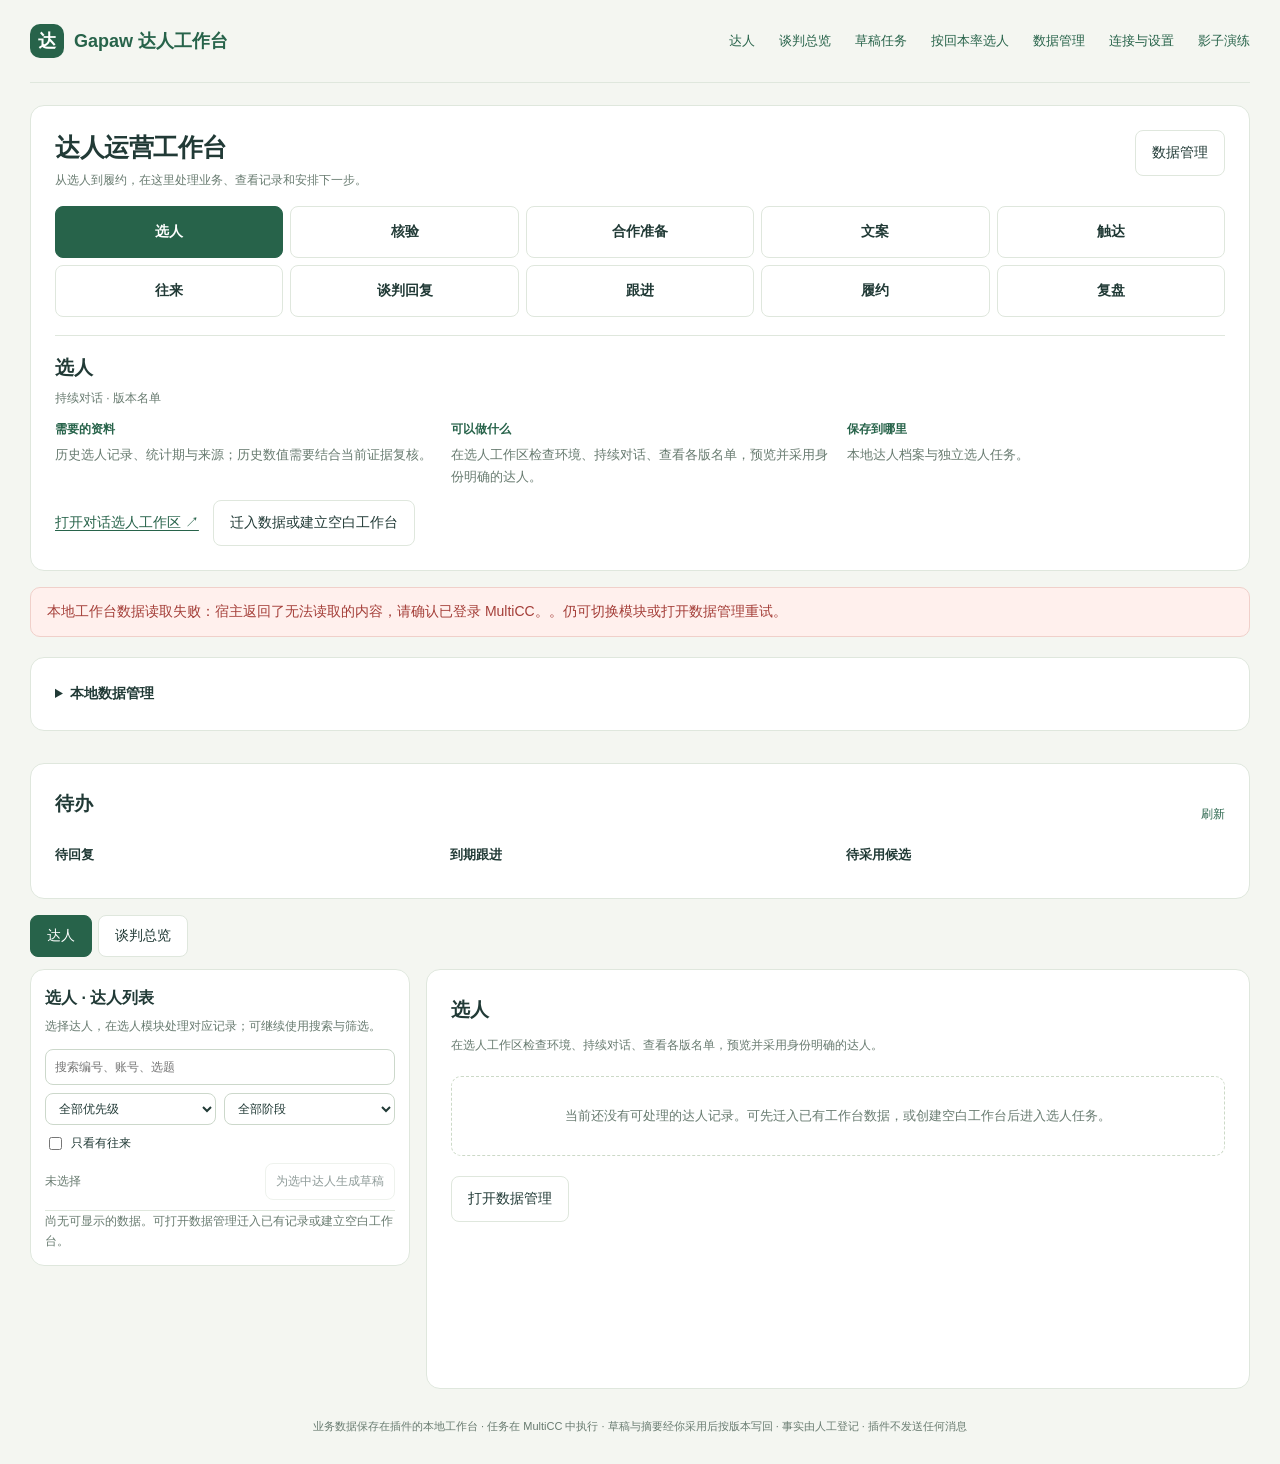
==== commit 765aca3d: "feat: 连接与设置页（0.13.0）与影子演练页（0.13.1） - 0.13.0：新增“连接与设置”页，集中检测业务数据、飞书邮箱登录与收发权限、发件邮箱、测试收件邮箱、运行模式与发送参数；按功" ====
--- a/ui/index.html
+++ b/ui/index.html
@@ -10,12 +10,13 @@
   <script src="./drafts.js" defer></script>
   <script src="./facts.js" defer></script>
   <script src="./workbench.js" defer></script>
+  <script src="./setup.js" defer></script>
 </head>
 <body class="wb">
   <div class="shell wide">
     <header class="topbar">
       <a class="brand" href="./index.html"><span class="mark" aria-hidden="true">达</span>Gapaw 达人工作台</a>
-      <nav aria-label="工作台导航"><a href="#tab=creators">达人</a><a href="#tab=conversations">谈判总览</a><a href="./drafts.html">草稿任务</a><a href="./selection.html">按回本率选人</a><a href="#data" id="wb-data-link">数据管理</a></nav>
+      <nav aria-label="工作台导航"><a href="#tab=creators">达人</a><a href="#tab=conversations">谈判总览</a><a href="./drafts.html">草稿任务</a><a href="./selection.html">按回本率选人</a><a href="#data" id="wb-data-link">数据管理</a><a href="./setup.html">连接与设置</a><a href="./rehearsal.html">影子演练</a></nav>
     </header>
     <main>
       <section class="card wb-modules" aria-labelledby="wb-module-heading">
@@ -34,6 +35,7 @@
         </nav>
         <div id="wb-module-overview" class="module-overview"><h2>选人</h2><p>查看已有达人档案，按回本率发起选人任务；没有数据时可先迁入已有记录或建立空白工作台。</p></div>
       </section>
+      <div id="wb-setup-banner" class="notice wb-setup-banner" role="status" hidden></div>
       <div id="wb-notice" class="notice" role="status" aria-live="polite">正在读取本地工作台数据；所有业务模块均可进入。</div>
       <details id="wb-data" class="card wb-data" aria-labelledby="wb-data-title">
         <summary id="wb-data-title">本地数据管理</summary>
--- a/ui/style.css
+++ b/ui/style.css
@@ -18,3 +18,5 @@
 .workflow-nav{display:grid;grid-template-columns:repeat(5,minmax(0,1fr));gap:7px;margin:16px 0}.workflow-step{border:1px solid var(--line);border-radius:8px;background:white;color:var(--ink);padding:9px 6px;font-size:13px}.workflow-step[aria-current=step]{background:var(--green);border-color:var(--green);color:white}.workflow-panel{padding-top:12px;border-top:1px solid var(--line);min-width:0}.workflow-panel>h3{font-size:19px}.workflow-mode{font-size:12px;color:var(--muted);margin:4px 0 10px}.workflow-guide{font-size:12px;padding:10px 12px;border:1px solid var(--line);border-radius:8px;background:#f8faf5;margin-bottom:14px}.workflow-guide summary{cursor:pointer;font-weight:600}.workflow-guide p{margin-top:7px}.fact-panel{margin-top:14px;min-width:0}.fact-grid{display:grid;grid-template-columns:repeat(2,minmax(0,1fr));gap:12px}.fact-field{display:flex;flex-direction:column;gap:6px;min-width:0;margin-bottom:12px}.fact-field textarea{min-height:95px;font-size:13px}.fact-field input,.fact-field select{font-size:13px}.fact-check{display:flex;align-items:flex-start;gap:8px;font-weight:normal;font-size:12px;margin:12px 0}.fact-check input{width:auto;margin-top:4px;flex:0 0 auto}.fact-panel>.hint,.fact-panel>.report-missing{margin:10px 0}.fact-panel>.secondary{margin:5px 8px 5px 0}.fact-receipt{padding:10px 12px;border:1px solid var(--line);border-radius:8px;margin-bottom:10px;font-size:12px}.fact-receipt button{margin:8px 8px 0 0;font-size:12px}.fact-void{padding:12px;border:1px dashed var(--line);border-radius:8px;margin-top:15px}.fact-void summary{font-size:13px;cursor:pointer}.fact-void>.hint{margin:8px 0}.fact-void .fact-field{margin-top:10px}.fact-export-link{display:block;margin:10px 0;overflow-wrap:anywhere}@media(max-width:560px){.workflow-nav{grid-template-columns:repeat(3,minmax(0,1fr));gap:6px}.workflow-step{font-size:12px;padding:9px 3px}.fact-grid{grid-template-columns:1fr}.fact-field textarea{min-height:110px}.fact-panel>.secondary{width:100%;margin-right:0}.fact-receipt button{width:100%;margin-right:0}}
 
 .wb-modules{margin:22px 0 16px}.wb-modules h1{font-size:25px}.wb-modules .workflow-nav{margin:14px 0 18px}.wb-modules .workflow-step{padding:13px 8px;font-size:14px;font-weight:600}.module-overview{padding-top:16px;border-top:1px solid var(--line)}.module-guide-grid{display:grid;grid-template-columns:repeat(3,minmax(0,1fr));gap:18px}.module-guide-grid h3{font-size:12px;color:var(--green)}.module-guide-grid p{font-size:13px;color:var(--muted);margin-top:5px}.wb-data{margin-bottom:16px}.wb-data>summary{font-weight:600;cursor:pointer}.wb-data>p,.wb-data>label{margin-top:14px}.data-counts{display:flex;flex-wrap:wrap;gap:7px;margin:12px 0}#wb-import-result{margin-top:14px}#wb-import-result .path{margin-top:7px}.wb-list>h2{font-size:16px}.wb-list>p{margin:5px 0 12px}.wb-detail>.hint{margin:9px 0}.wb-detail>.empty{margin:20px 0}.wb-module-overview .fact-panel{max-width:100%}@media(max-width:700px){.module-guide-grid{grid-template-columns:1fr;gap:12px}.wb-modules .section-head{flex-wrap:wrap}.wb-modules .workflow-step{padding:10px 4px;font-size:12px}.wb-modules .workflow-nav{grid-template-columns:repeat(5,minmax(0,1fr));gap:5px}.wb-modules h1{font-size:23px}}@media(max-width:420px){.wb-modules .workflow-nav{grid-template-columns:repeat(3,minmax(0,1fr))}.wb-modules .section-head>.secondary{padding:8px 12px}.wb-data .inline>button{width:100%}}
+.tag.bad{background:#fff0ed;color:var(--red)}.setup-features{display:flex;flex-wrap:wrap;gap:10px;margin-bottom:18px}.setup-feature{display:flex;gap:10px;align-items:center;background:white;border:1px solid var(--line);border-radius:10px;padding:8px 14px;font-size:13px}.setup-list{display:grid;grid-template-columns:repeat(auto-fill,minmax(340px,1fr));gap:16px;margin-bottom:22px}.setup-item[data-state=missing],.setup-item[data-state=action]{border-color:#e9d3ad}.setup-item[data-state=error]{border-color:#f0d0ca}.setup-head{display:flex;justify-content:space-between;gap:12px;align-items:start;margin-bottom:10px}.setup-head h2{font-size:17px}.setup-summary-line{font-size:13px;margin-bottom:12px;overflow-wrap:anywhere}.setup-field{margin-top:12px}.setup-grid{display:grid;grid-template-columns:1fr 1fr;gap:0 14px}.setup-steps{padding-left:20px;font-size:12px;color:var(--muted);margin:10px 0}.setup-test{margin-top:10px;font-size:13px;overflow-wrap:anywhere}.setup-toggle{display:flex;align-items:center;gap:8px;font-weight:normal}.setup-toggle .setup-check{width:auto}.setup-history{margin-bottom:24px}.setup-history ul{padding-left:20px;margin:10px 0 0}.wb-setup-banner{background:var(--cream);border-color:#eedcb8}.wb-setup-banner a{margin-left:8px;font-weight:600}@media(max-width:560px){.setup-list{grid-template-columns:1fr}.setup-grid{grid-template-columns:1fr}}
+.reh-summary{display:grid;grid-template-columns:repeat(4,minmax(0,1fr));gap:10px;margin-bottom:16px}.reh-summary:empty{display:none}.reh-stat{background:white;border:1px solid var(--line);border-radius:12px;padding:12px 14px;display:flex;flex-direction:column}.reh-stat strong{font-size:22px;line-height:1.3}.reh-stat span{font-size:12px;color:var(--muted)}.reh-layout{display:grid;grid-template-columns:190px minmax(0,1fr) 320px;gap:16px;align-items:start;margin-bottom:40px}.reh-steps{display:flex;flex-direction:column;gap:6px;position:sticky;top:12px}.reh-step{display:flex;justify-content:space-between;gap:8px;align-items:center;padding:10px 12px;border-radius:9px;border:1px solid var(--line);background:white;color:var(--ink);text-align:left}.reh-step[aria-current=step]{border-color:var(--green);background:var(--light);font-weight:600}.reh-items{display:flex;flex-direction:column;gap:10px;min-width:0}.reh-item{padding:0;overflow-wrap:anywhere}.reh-item[data-state=open]{border-color:#e9d3ad}.reh-head{display:flex;justify-content:space-between;gap:12px;align-items:center;width:100%;padding:14px 18px;background:none;color:var(--ink);text-align:left;font-weight:600}.reh-title{min-width:0}.subtle-tag{background:#eef0ed;color:#5c6c62}.reh-current{padding:0 18px 12px}.reh-body{padding:0 18px 18px;display:flex;flex-direction:column;gap:10px}.reh-prefill{padding:12px 14px;border-radius:9px;background:#f7f9f4;border:1px solid var(--line)}.reh-prefill strong{margin-right:8px}.reh-prefill p{font-size:13px;margin-top:6px;color:var(--muted)}.reh-conflict{padding:10px 12px;border-radius:9px;background:var(--cream);color:#7a4d1c;font-size:13px}.reh-evidence{font-size:12px}.reh-evidence summary,.reh-history-list summary{cursor:pointer;color:var(--muted)}.reh-evidence ul,.reh-history-list ul{padding-left:18px;margin:6px 0 0}.reh-evidence li+li{margin-top:5px}.reh-input label{margin-bottom:5px}.reh-options{display:flex;flex-direction:column;gap:5px}.reh-option{display:flex;gap:8px;align-items:flex-start;font-weight:normal;margin:0}.reh-option input{width:auto;margin-top:5px}textarea.reh-text,textarea.reh-note{min-height:0;line-height:1.6}.reh-number{max-width:220px}.reh-incoming,.reh-history,.reh-suggestion{padding:12px 14px;border-radius:9px;border:1px solid var(--line)}.reh-incoming{background:#f8faf5}.reh-suggestion{background:#eef5ef;border-color:#c9dbbd}.reh-suggestion ul{padding-left:18px;margin:6px 0}.reh-history{background:white;border-style:dashed}.reh-incoming h3,.reh-history h3,.reh-suggestion h3{font-size:13px;margin-bottom:4px}.reh-message{font-size:13px;white-space:pre-wrap;margin-top:4px}.reh-profile{position:sticky;top:12px;max-height:calc(100vh - 24px);overflow:auto}.reh-profile ol{padding-left:18px;font-size:12px;margin:10px 0 16px}.reh-profile li+li{margin-top:7px}.reh-profile h3{font-size:13px}.reh-profile ul{padding-left:18px;margin:6px 0 0}@media(max-width:1100px){.reh-layout{grid-template-columns:170px minmax(0,1fr)}.reh-profile{grid-column:1/-1;position:static;max-height:none}}@media(max-width:700px){.reh-layout{grid-template-columns:1fr}.reh-steps{position:static;flex-direction:row;overflow-x:auto}.reh-step{flex:0 0 auto}.reh-summary{grid-template-columns:repeat(2,minmax(0,1fr))}.reh-head{padding:12px 14px}.reh-body{padding:0 14px 14px}.reh-current{padding:0 14px 10px}.reh-body .operation-actions button{width:100%}}
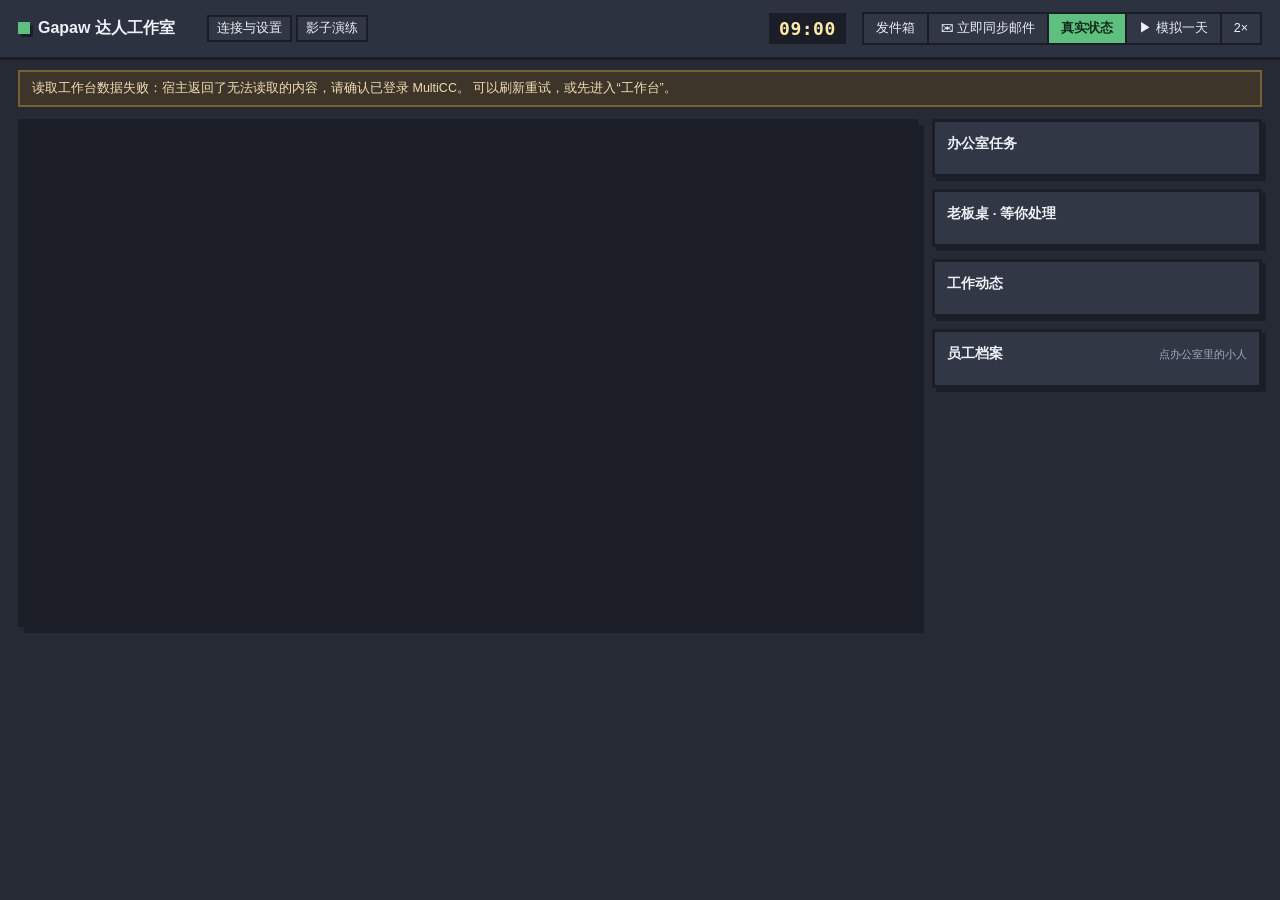
==== commit 05d0362a: "chore(merge): chore: update CHANGELOG.md, Cargo.lock, Cargo.toml and 52 more" ====
--- a/ui/index.html
+++ b/ui/index.html
@@ -1,115 +1,164 @@
 <!doctype html>
 <html lang="zh-CN">
 <head>
-  <meta charset="utf-8">
-  <meta name="viewport" content="width=device-width, initial-scale=1">
-  <title>Gapaw 达人工作台</title>
-  <link rel="stylesheet" href="./style.css">
-  <script src="./data-workflow.js" defer></script>
-  <script src="./app.js" defer></script>
-  <script src="./drafts.js" defer></script>
-  <script src="./facts.js" defer></script>
-  <script src="./workbench.js" defer></script>
-  <script src="./setup.js" defer></script>
+<meta charset="utf-8">
+<meta name="viewport" content="width=device-width, initial-scale=1">
+<title>Gapaw 达人工作室</title>
+<style>
+:root{--bg:#262a35;--panel:#323746;--panel2:#3b4153;--ink:#eef1f6;--muted:#a3abbd;--line:#4a5164;--green:#5fbf7f;--amber:#f0b44c;--red:#e5654f;--paper:#fffdf4}
+*{box-sizing:border-box}
+body{margin:0;background:var(--bg);color:var(--ink);font:13px/1.5 -apple-system,BlinkMacSystemFont,"PingFang SC","Microsoft YaHei",sans-serif}
+button{font:inherit;color:inherit;cursor:pointer;border:0;background:none}
+h1,h2,h3,p{margin:0}
+.px{font-family:ui-monospace,"SF Mono",Menlo,monospace;letter-spacing:.5px}
+.top{display:flex;flex-wrap:wrap;gap:10px 16px;align-items:center;padding:12px 18px;border-bottom:3px solid #1b1e26;background:#2d3240}
+.top h1{font-size:16px;display:flex;align-items:center;gap:8px}
+.top h1 i{display:inline-block;width:12px;height:12px;background:var(--green);box-shadow:3px 3px 0 #1b1e26}
+.funnel{display:flex;gap:4px;flex-wrap:wrap}
+.chip{background:var(--panel2);border:2px solid #1b1e26;padding:1px 8px;font-size:12px;white-space:nowrap}
+.chip b{font-size:14px;margin-left:3px}.chip.arrow{border:0;background:none;padding:0 1px;color:var(--muted)}
+.chip.bump{animation:bump .8s}@keyframes bump{30%{background:var(--green);color:#10291a}}
+.spacer{flex:1}
+.links{display:flex;flex-wrap:wrap;gap:4px}.links a{color:var(--ink);text-decoration:none;font-size:12.5px;padding:2px 8px;border:2px solid #1b1e26;background:var(--panel)}.links a:hover{background:var(--panel2)}
+.ctrl{display:flex;border:2px solid #1b1e26;background:var(--panel)}
+.ctrl button{padding:5px 12px;font-size:12.5px;border-left:2px solid #1b1e26}.ctrl button:first-child{border-left:0}
+.ctrl button[aria-pressed=true]{background:var(--green);color:#10291a;font-weight:700}
+.clock{font-size:18px;font-weight:700;background:#1b1e26;padding:2px 10px;color:#ffe9a8;min-width:70px;text-align:center}
+.note{margin:10px 18px 0;padding:7px 12px;background:#2f3d35;border:2px solid #3f6a4f;color:#cdebd6;font-size:12.5px}
+.note.real{background:#3d3529;border-color:#7a5f33;color:#f3dcb4}
+.grid>section{min-width:0}.grid{display:grid;grid-template-columns:minmax(0,1fr) 330px;gap:14px;padding:12px 18px 24px;align-items:start}
+.stage{position:relative;border:3px solid #1b1e26;box-shadow:6px 6px 0 #1b1e26;background:#1b1e26;line-height:0}
+#scene{width:100%;height:auto;image-rendering:pixelated;image-rendering:crisp-edges;display:block;cursor:pointer}
+#overlay{position:absolute;inset:0;pointer-events:none;line-height:1.3}
+#overlay>*{position:absolute}
+.bub{transform:translate(-50%,-100%);background:var(--paper);color:#1f2230;border:2px solid #1f2230;padding:1px 6px;font-size:11.5px;white-space:nowrap;box-shadow:2px 2px 0 #1f223055;max-width:240px;overflow:hidden;text-overflow:ellipsis}
+.bub::after{content:"";position:absolute;left:50%;bottom:-6px;margin-left:-4px;border:4px solid transparent;border-top:4px solid #1f2230}
+.bub.warn{background:#ffe1d9;border-color:#a33a28}.bub.ok{background:#dff5e3}
+.bub[hidden]{display:none}
+.tag{transform:translate(-50%,0);font-size:10.5px;background:#1f2230cc;color:#fff;padding:0 5px;white-space:nowrap;display:flex;align-items:center;gap:4px}
+.tag i{width:7px;height:7px;display:inline-block;background:#9aa}
+.tag i.work{background:var(--green);animation:blink 1s steps(2) infinite}.tag i.wait{background:var(--amber)}.tag i.block{background:var(--red)}.tag i.idle{background:#8a93a6}.tag i.away{background:#555}
+@keyframes blink{50%{opacity:.35}}
+.lbl{transform:translate(-50%,0);font-size:10px;color:#3a2a1a;font-weight:700;background:#fff7e0d0;padding:0 4px;white-space:nowrap}
+.board{left:38.5%;top:4.5%;width:26.5%;height:10.5%;display:flex;flex-direction:column;justify-content:center;align-items:center;color:#2b3a8a;font-size:10.5px;font-weight:700;text-align:center;gap:1px}
+.board small{color:#b0382c;font-size:10px}
+.cal{margin-top:14px;display:grid;grid-template-columns:repeat(14,minmax(0,1fr));gap:4px}
+.cal .d{background:var(--panel);border:2px solid #1b1e26;padding:4px 5px;min-height:62px;font-size:11px;line-height:1.35;overflow:hidden}
+.cal .d b{display:block;font-size:11px;color:var(--muted)}
+.cal .d.today{border-color:var(--amber);background:#40392a}.cal .d.today b{color:var(--amber)}
+.cal .d.plan{background:#2f3a4a}.cal .d.block{background:#4a2f2f}.cal .d.block em{color:#ffb3a6}
+.cal .d em{font-style:normal;display:block;color:#cfd6e4}.cal .d .z{color:#6b7385}
+.side{display:flex;flex-direction:column;gap:12px;min-width:0}
+.card{background:var(--panel);border:3px solid #1b1e26;box-shadow:4px 4px 0 #1b1e26;padding:12px}
+.card h2{font-size:13.5px;margin-bottom:8px;display:flex;justify-content:space-between;align-items:center}
+.card h2 small{color:var(--muted);font-weight:400}
+.ask{background:#433a26;border:2px solid #8a6a2c;padding:8px 10px;margin-bottom:8px;animation:in .35s}
+.ask .k{font-weight:700}.ask .w{font-size:12px;color:#f3dcb4;margin:2px 0 6px}
+.ask .row{display:flex;gap:6px;flex-wrap:wrap}
+.ask button{background:var(--green);color:#10291a;font-weight:700;padding:3px 10px;border:2px solid #1b1e26}
+.ask button.alt{background:var(--panel2);color:var(--ink)}
+.ask.done{background:#2f3d35;border-color:#3f6a4f}.ask.done .w{color:#cdebd6}
+.ask.info{background:#3b4153;border-color:var(--line)}
+.ask .meta{font-size:11px;color:var(--muted)}
+.feed{list-style:none;margin:0;padding:0;max-height:260px;overflow:auto;font-size:12px}
+.feed li{display:grid;grid-template-columns:40px 1fr;gap:6px;padding:4px 0;border-bottom:1px dashed var(--line);animation:in .35s}
+.feed time{color:#ffe9a8}.feed li.you{color:#f3dcb4}.feed li.ok{color:#bfe8cb}
+.feed .empty{display:block;color:var(--muted)}
+@keyframes in{from{opacity:0;transform:translateY(-5px)}}
+.who .row{display:flex;justify-content:space-between;padding:3px 0;border-bottom:1px dashed var(--line);font-size:12px}
+.who .row span:first-child{color:var(--muted)}
+.bar{height:8px;background:#1b1e26;margin-top:3px}.bar i{display:block;height:100%;background:var(--amber)}
+.who .q{font-size:11.5px;color:#cfd6e4;margin-top:6px;padding-left:16px}
+.end{position:absolute;left:50%;top:50%;transform:translate(-50%,-50%);background:var(--paper);color:#1f2230;border:3px solid #1f2230;box-shadow:5px 5px 0 #1f2230;padding:12px 16px;line-height:1.6;font-size:13px;pointer-events:auto;min-width:220px}
+.end h3{font-size:14px;margin-bottom:4px}.end button{margin-top:6px;background:var(--green);border:2px solid #1f2230;padding:2px 10px;font-weight:700;color:#10291a}
+@media(max-width:1000px){.grid{grid-template-columns:1fr}.cal{grid-template-columns:repeat(7,minmax(0,1fr))}}
+@media(max-width:600px){.tag .role{display:none}.cal{display:flex;overflow-x:auto;gap:4px;padding-bottom:4px}.cal .d{flex:0 0 76px;min-height:58px}.bub{max-width:70%}
+  .top{padding:10px 12px}.grid{padding:10px 10px 20px}.note{margin:8px 10px 0}
+  .bub{font-size:9px;padding:0 3px;border-width:1px}.tag{font-size:8px;padding:0 2px}.lbl{font-size:8px}.board{display:none}
+  .chip{font-size:11px;padding:0 5px}.chip b{font-size:12px}.clock{font-size:15px}}
+.drawer{position:fixed;top:0;right:0;bottom:0;width:min(440px,100vw);background:var(--panel);border-left:3px solid #1b1e26;box-shadow:-6px 0 0 rgba(0,0,0,.25);padding:14px 16px;overflow:auto;z-index:50;font-size:13px}
+.drawer .dhead{display:flex;justify-content:space-between;align-items:center;gap:8px}.drawer h3{margin:0;font-size:16px}
+.drawer .neg{display:grid;grid-template-columns:auto 1fr;gap:4px 10px;margin:10px 0;padding:8px;background:var(--panel2)}.drawer dt{color:var(--muted);white-space:nowrap}.drawer dd{margin:0}
+.drawer .thread{list-style:none;margin:8px 0;padding:0;display:grid;gap:8px}.drawer .thread li{padding:8px;border:2px solid #1b1e26;background:var(--panel2)}.drawer .thread li.in{border-color:#c08a3a}
+.drawer .meta{color:var(--muted);font-size:12px}.drawer .subj{font-weight:600;margin:2px 0}.drawer .body{white-space:pre-wrap;word-break:break-word;max-height:220px;overflow:auto}.drawer .muted{color:var(--muted)}
+/* 发件箱：写邮件、确认层与发件记录 */
+.outbox-badge{display:inline-block;min-width:18px;margin-left:6px;padding:0 5px;border-radius:9px;background:var(--amber);color:#2a1c00;font-size:11px;font-weight:700;line-height:16px;text-align:center}
+.outbox-badge[hidden]{display:none}
+.compose{margin:12px 0;padding:10px;border:2px solid #1b1e26;background:var(--panel2);min-width:0}
+.compose h4,.outbox-list h4{font-size:13.5px;margin:0 0 6px}
+.compose .field{display:block;margin:6px 0 2px;color:var(--muted);font-size:12px}
+.compose input[type=text],.compose textarea{width:100%;max-width:100%;box-sizing:border-box;background:#1b1e26;color:var(--ink);border:2px solid var(--line);padding:5px 7px;font:inherit;border-radius:0}
+.compose textarea{min-height:90px;resize:vertical;white-space:pre-wrap;word-break:break-word}
+.compose .chk{display:flex;align-items:center;gap:6px;margin-top:6px;font-size:12.5px}
+.compose .chk input{width:16px;height:16px;margin:0;accent-color:var(--green)}
+.compose .hint{font-size:11.5px;color:#f3dcb4;margin-top:4px;overflow-wrap:anywhere}
+.compose .row,.ob-actions,.confirm-actions{display:flex;gap:6px;flex-wrap:wrap;margin-top:8px}
+.compose button,.ob-actions button,.confirm-box button{border:2px solid #1b1e26;background:var(--panel);padding:3px 10px;font-weight:600}
+.compose button.primary,.ob-actions button.primary,.confirm-box button.primary{background:var(--green);color:#10291a}
+.compose button.alt,.ob-actions button.alt,.confirm-box button.alt{background:var(--panel2);color:var(--ink)}
+.compose button:disabled,.ob-actions button:disabled,.confirm-box button:disabled{opacity:.45;cursor:not-allowed}
+.compose .gate-line,.outbox-list .gate-line{font-size:12px;color:#f3dcb4;margin-top:6px;overflow-wrap:anywhere}
+.compose a,.outbox-list a{color:#ffe9a8}
+.outbox-list{margin:12px 0;min-width:0}
+.ob-msg{min-height:16px;overflow-wrap:anywhere}
+.ob-entry{border:2px solid #1b1e26;background:var(--panel2);padding:8px;margin-top:8px;min-width:0}
+.ob-head{display:flex;gap:8px;align-items:flex-start;flex-wrap:wrap;min-width:0}
+.ob-head strong{min-width:0;flex:1 1 180px;overflow-wrap:anywhere;word-break:break-word}
+.ob-state{font-size:11px;padding:0 6px;border:2px solid #1b1e26;white-space:nowrap;background:var(--panel)}
+.ob-state.draft{background:var(--amber);color:#2a1c00}
+.ob-state.sending,.ob-state.unknown{background:#8a6a2c;color:#fff}
+.ob-state.accepted,.ob-state.delivered{background:var(--green);color:#10291a}
+.ob-state.bounced,.ob-state.blocked{background:var(--red);color:#fff}
+.ob-state.cancelled{background:#555;color:#fff}
+.ob-error{color:#ffb3a6;font-size:12px;margin-top:3px;overflow-wrap:anywhere;word-break:break-word}
+.ob-reply{white-space:pre-wrap;word-break:break-word;font-size:12px;background:#1b1e26;padding:5px 7px;margin-top:5px;max-height:120px;overflow:auto}
+.ob-history{max-height:120px;overflow:auto;font-size:11.5px;color:var(--muted);margin:4px 0 0;padding-left:18px;overflow-wrap:anywhere}
+details summary{cursor:pointer;color:var(--muted);font-size:12px;margin-top:5px}
+.overlay{position:fixed;inset:0;background:rgba(12,14,20,.66);z-index:80;display:flex;align-items:center;justify-content:center;padding:16px}
+.confirm-box{background:var(--panel);border:3px solid #1b1e26;box-shadow:6px 6px 0 #1b1e26;max-width:520px;width:100%;max-height:calc(100vh - 32px);overflow:auto;padding:14px 16px;min-width:0}
+.confirm-box h3{font-size:15px;margin:0}
+.confirm-mode{border:2px solid #8a6a2c;background:#433a26;padding:6px 8px;font-size:12.5px;margin:8px 0;overflow-wrap:anywhere}
+.confirm-preview{border:2px solid var(--line);background:var(--panel2);padding:8px;margin:8px 0;min-width:0}
+.confirm-preview .subj{font-weight:700;margin-bottom:4px;overflow-wrap:anywhere;word-break:break-word}
+.confirm-preview .body{white-space:pre-wrap;word-break:break-word;max-height:200px;overflow:auto;font-size:12.5px}
+.rules{list-style:none;padding:0;margin:8px 0;display:grid;gap:4px}
+.rules li{display:grid;gap:1px;padding:4px 7px;border-left:4px solid var(--line);background:#1b1e26;font-size:12px;overflow-wrap:anywhere;word-break:break-word}
+.rules li.ok{border-color:var(--green)}.rules li.warn{border-color:var(--amber);background:#40392a}.rules li.bad{border-color:var(--red);background:#4a2f2f}
+.rules .rm{color:var(--muted)}.rules .live-note{color:#f3dcb4;font-style:normal;font-size:11.5px}
+.confirm-actions{justify-content:flex-end}
+.confirm-status{color:#f3dcb4;font-size:12.5px;margin-top:8px;overflow-wrap:anywhere}
+@media(max-width:600px){.compose{padding:8px}.compose textarea{min-height:80px}.confirm-box{padding:12px}.drawer{padding:12px}}
+</style>
 </head>
-<body class="wb">
-  <div class="shell wide">
-    <header class="topbar">
-      <a class="brand" href="./index.html"><span class="mark" aria-hidden="true">达</span>Gapaw 达人工作台</a>
-      <nav aria-label="工作台导航"><a href="#tab=creators">达人</a><a href="#tab=conversations">谈判总览</a><a href="./drafts.html">草稿任务</a><a href="./selection.html">按回本率选人</a><a href="#data" id="wb-data-link">数据管理</a><a href="./setup.html">连接与设置</a><a href="./rehearsal.html">影子演练</a></nav>
-    </header>
-    <main>
-      <section class="card wb-modules" aria-labelledby="wb-module-heading">
-        <div class="section-head"><div><h1 id="wb-module-heading">达人运营工作台</h1><p>从选人到履约，在这里处理业务、查看记录和安排下一步。</p></div><button id="wb-data-toggle" class="secondary" type="button">数据管理</button></div>
-        <nav id="wb-module-nav" class="workflow-nav" aria-label="业务模块">
-          <button type="button" class="workflow-step" data-module="selection" aria-current="step">选人</button>
-          <button type="button" class="workflow-step" data-module="verification">核验</button>
-          <button type="button" class="workflow-step" data-module="cooperation">合作准备</button>
-          <button type="button" class="workflow-step" data-module="drafts">文案</button>
-          <button type="button" class="workflow-step" data-module="outreach">触达</button>
-          <button type="button" class="workflow-step" data-module="messages">往来</button>
-          <button type="button" class="workflow-step" data-module="reply">谈判回复</button>
-          <button type="button" class="workflow-step" data-module="followup">跟进</button>
-          <button type="button" class="workflow-step" data-module="fulfilment">履约</button>
-          <button type="button" class="workflow-step" data-module="review">复盘</button>
-        </nav>
-        <div id="wb-module-overview" class="module-overview"><h2>选人</h2><p>查看已有达人档案，按回本率发起选人任务；没有数据时可先迁入已有记录或建立空白工作台。</p></div>
-      </section>
-      <div id="wb-setup-banner" class="notice wb-setup-banner" role="status" hidden></div>
-      <div id="wb-notice" class="notice" role="status" aria-live="polite">正在读取本地工作台数据；所有业务模块均可进入。</div>
-      <details id="wb-data" class="card wb-data" aria-labelledby="wb-data-title">
-        <summary id="wb-data-title">本地数据管理</summary>
-        <p id="wb-data-state" class="hint">正在读取本地状态…</p>
-        <div id="wb-data-counts" class="data-counts"></div>
-        <div id="wb-migration-summary"></div>
-        <div class="operation-actions"><button id="wb-local-init" class="secondary" type="button">创建空白工作台</button><button id="wb-data-refresh" class="subtle" type="button">重新读取状态</button></div>
-        <p class="hint">已有达人记录请先迁入；空白工作台与已有数据二选一初始化。迁入只读取源文件，不要求启动旧服务，也不会修改源数据库。</p>
-        <label for="wb-import-path">已有工作台数据库文件的绝对路径</label>
-        <div class="inline"><input id="wb-import-path" placeholder="选择要迁入的 outreach.sqlite3 文件路径" maxlength="4096"><button id="wb-import-preview" class="secondary" type="button">预览迁入数据</button></div>
-        <div id="wb-import-result" aria-live="polite"></div>
-      </details>
-
-      <section id="wb-stats" class="wb-stats" aria-label="总览"></section>
-
-      <section class="card wb-todo" aria-labelledby="wb-todo-title">
-        <div class="section-head"><h2 id="wb-todo-title">待办</h2><div class="operation-actions"><button id="wb-refresh" class="subtle" type="button">刷新</button></div></div>
-        <div class="wb-todo-grid">
-          <div><h3>待回复 <span id="todo-reply-count" class="tag warn"></span></h3><div id="todo-reply"></div></div>
-          <div><h3>到期跟进 <span id="todo-due-count" class="tag warn"></span></h3><div id="todo-due"></div></div>
-          <div><h3>待采用候选 <span id="todo-adopt-count" class="tag"></span></h3><div id="todo-adopt"></div></div>
-        </div>
-      </section>
-
-      <div class="wb-tabs" role="tablist">
-        <button id="tab-creators" role="tab" type="button" aria-selected="true">达人</button>
-        <button id="tab-conversations" role="tab" type="button" aria-selected="false">谈判总览</button>
-      </div>
-
-      <section id="panel-creators" class="wb-main" role="tabpanel" aria-labelledby="tab-creators">
-        <div class="card wb-list"><h2 id="wb-list-title">达人档案</h2><p id="wb-list-hint" class="hint">选择达人，进入当前业务模块。</p>
-          <div class="wb-filters">
-            <input id="wb-search" placeholder="搜索编号、账号、选题" aria-label="搜索达人">
-            <select id="wb-priority" aria-label="优先级"><option value="">全部优先级</option></select>
-            <select id="wb-stage" aria-label="合作阶段"><option value="">全部阶段</option></select>
-            <label class="wb-check"><input id="wb-has-messages" type="checkbox">只看有往来</label>
-          </div>
-          <div class="wb-batch"><span id="wb-selected" class="hint">未选择</span><button id="wb-batch-drafts" class="secondary" type="button" disabled>为选中达人生成草稿</button></div>
-          <div id="wb-creators" class="wb-creators"><p class="hint">读取本地达人记录后显示；可先使用上方业务模块和数据管理。</p></div>
-        </div>
-        <article id="wb-detail" class="card wb-detail" aria-live="polite"><p class="empty">从左侧选择一位达人，按模块处理核验、合作、文案、往来、跟进和履约。</p></article>
-      </section>
-
-      <section id="panel-conversations" class="history" role="tabpanel" aria-labelledby="tab-conversations" hidden>
-        <div class="section-head"><div><h2>谈判总览</h2><p class="hint">按最近往来排序。中文摘要在上，原文可展开；虚线为自动回复，不算真人答复。</p></div></div>
-        <div id="wb-conversations"><p class="empty">正在读取…</p></div>
-      </section>
-    </main>
-    <footer>业务数据保存在插件的本地工作台 · 任务在 MultiCC 中执行 · 草稿与摘要经你采用后按版本写回 · 事实由人工登记 · 插件不发送任何消息</footer>
+<body>
+<header class="top">
+  <h1><i></i>Gapaw 达人工作室</h1>
+  <div class="funnel" id="funnel"></div>
+  <nav class="links" aria-label="其他页面"><a href="./setup.html">连接与设置</a><a href="./rehearsal.html">影子演练</a></nav>
+  <span class="spacer"></span>
+  <div class="clock px" id="clock">09:00</div>
+  <div class="ctrl" role="group" aria-label="查看方式">
+    <button id="outbox-btn" title="查看全部发件记录">发件箱<span class="outbox-badge" id="outbox-badge" hidden></span></button><button id="sync" title="从飞书邮箱同步与达人的往来邮件">✉ 立即同步邮件</button><button id="v-real" aria-pressed="true">真实状态</button><button id="v-demo" aria-pressed="false">▶ 模拟一天</button><button id="speed" title="切换速度">2×</button>
   </div>
-
-  <dialog id="task-dialog" class="wb-dialog" aria-labelledby="task-title">
-    <form method="dialog" id="task-form-wb">
-      <h2 id="task-title">交给 MultiCC</h2>
-      <p id="task-target" class="hint"></p>
-      <fieldset id="task-channels" class="draft-channels"><legend>文案渠道</legend>
-        <label><input type="checkbox" name="wb-channel" value="email" checked>邮件</label>
-        <label><input type="checkbox" name="wb-channel" value="dm" checked>普通私信</label>
-        <label><input type="checkbox" name="wb-channel" value="comment">评论区</label>
-        <label><input type="checkbox" name="wb-channel" value="affiliate">达人联盟</label>
-        <label><input type="checkbox" name="wb-channel" value="followup">跟进</label>
-      </fieldset>
-      <div id="task-slot-wrap" hidden><label for="task-slot">回复草稿写入位置</label>
-        <select id="task-slot"><option value="followup">跟进（推荐，不覆盖首轮邀约文案）</option><option value="email">邮件</option><option value="dm">普通私信</option></select>
-      </div>
-      <label for="task-prompt">要求</label>
-      <textarea id="task-prompt" rows="6" maxlength="8000" class="draft-prompt"></textarea>
-      <div class="runtime-grid">
-        <div><label for="task-cli">执行工具</label><select id="task-cli"><option value="">请选择</option><option value="codex-exp">Codex</option><option value="claude">Claude Code</option></select></div>
-        <div><label for="task-model">模型 <span class="hint">可选</span></label><input id="task-model" maxlength="160" placeholder="留空使用已配置模型"></div>
-      </div>
-      <p class="hint">会真实创建 MultiCC 任务。结果交回后在本页对应达人处比较并采用；不发送任何消息。</p>
-      <div class="wb-dialog-actions"><button id="task-cancel" class="secondary" value="cancel" type="submit">取消</button><button id="task-send" class="primary" type="button" disabled>发送到 MultiCC</button></div>
-    </form>
-  </dialog>
+</header>
+<p class="note" id="note">正在读取工作台数据…</p>
+<main class="grid">
+  <section>
+    <div class="stage" id="stage">
+      <canvas id="scene" width="384" height="216" aria-label="像素办公室：AI 员工的工作情况"></canvas>
+      <div id="overlay"></div>
+    </div>
+    <div class="cal" id="cal" aria-label="工作安排日历"></div>
+  </section>
+  <aside class="side">
+    <section class="card"><h2>办公室任务</h2><div id="team-summary"></div></section>
+    <section class="card"><h2>老板桌 · 等你处理 <small id="ask-n"></small></h2><div id="asks"></div></section>
+    <section class="card"><h2>工作动态 <small id="feed-n"></small></h2><ol class="feed" id="feed"></ol></section>
+    <section class="card who" id="who"><h2>员工档案 <small>点办公室里的小人</small></h2><div id="who-body"></div></section>
+  </aside>
+</main>
+<script src="./client.js"></script>
+<script src="./team.js"></script>
+<script src="./office.js"></script>
 </body>
 </html>
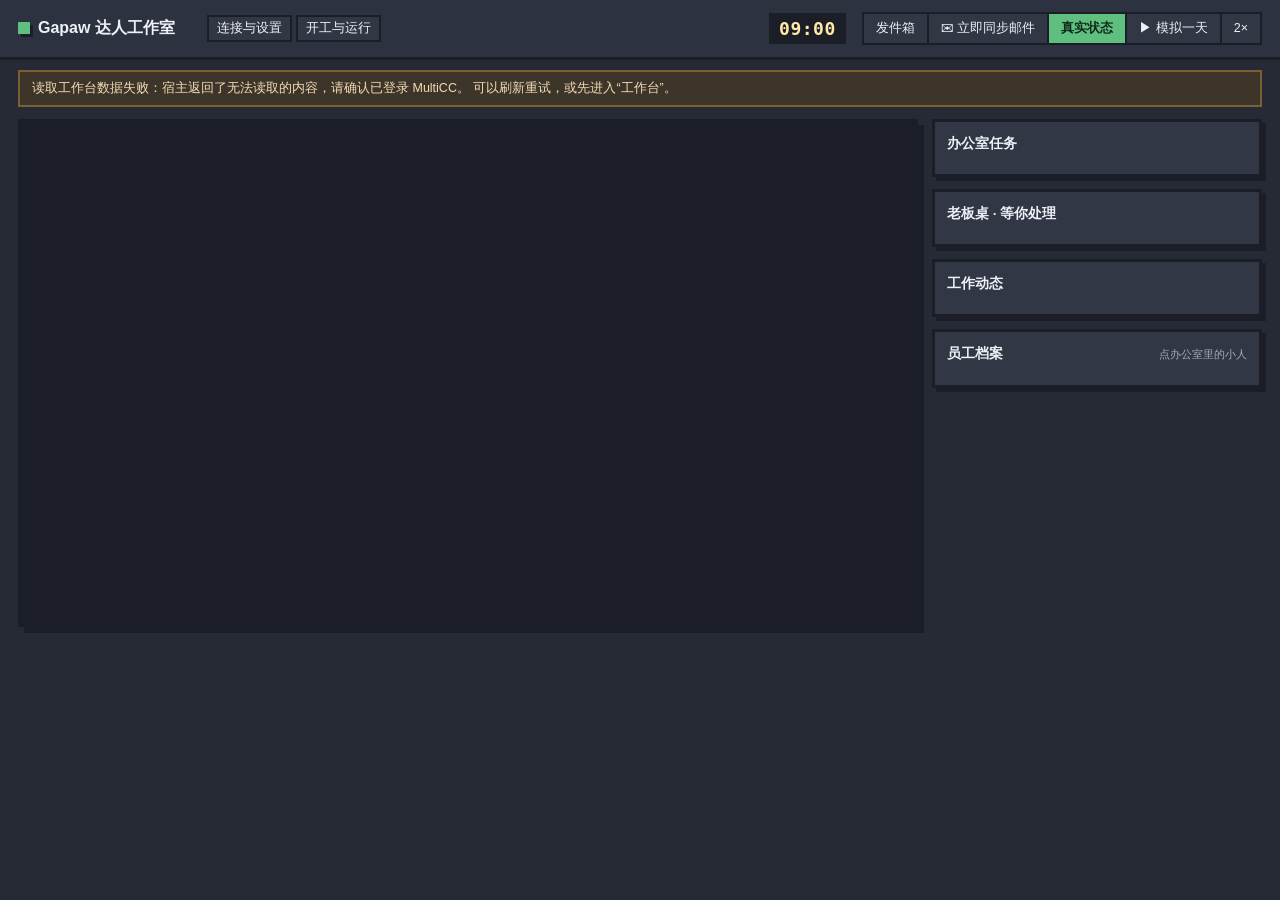
==== commit 4f9f0e8b: "chore: update 19 files" ====
--- a/ui/index.html
+++ b/ui/index.html
@@ -134,7 +134,7 @@
 <header class="top">
   <h1><i></i>Gapaw 达人工作室</h1>
   <div class="funnel" id="funnel"></div>
-  <nav class="links" aria-label="其他页面"><a href="./setup.html">连接与设置</a><a href="./rehearsal.html">影子演练</a></nav>
+  <nav class="links" aria-label="其他页面"><a href="./setup.html">连接与设置</a><a href="./onboarding.html">开工与运行</a></nav>
   <span class="spacer"></span>
   <div class="clock px" id="clock">09:00</div>
   <div class="ctrl" role="group" aria-label="查看方式">
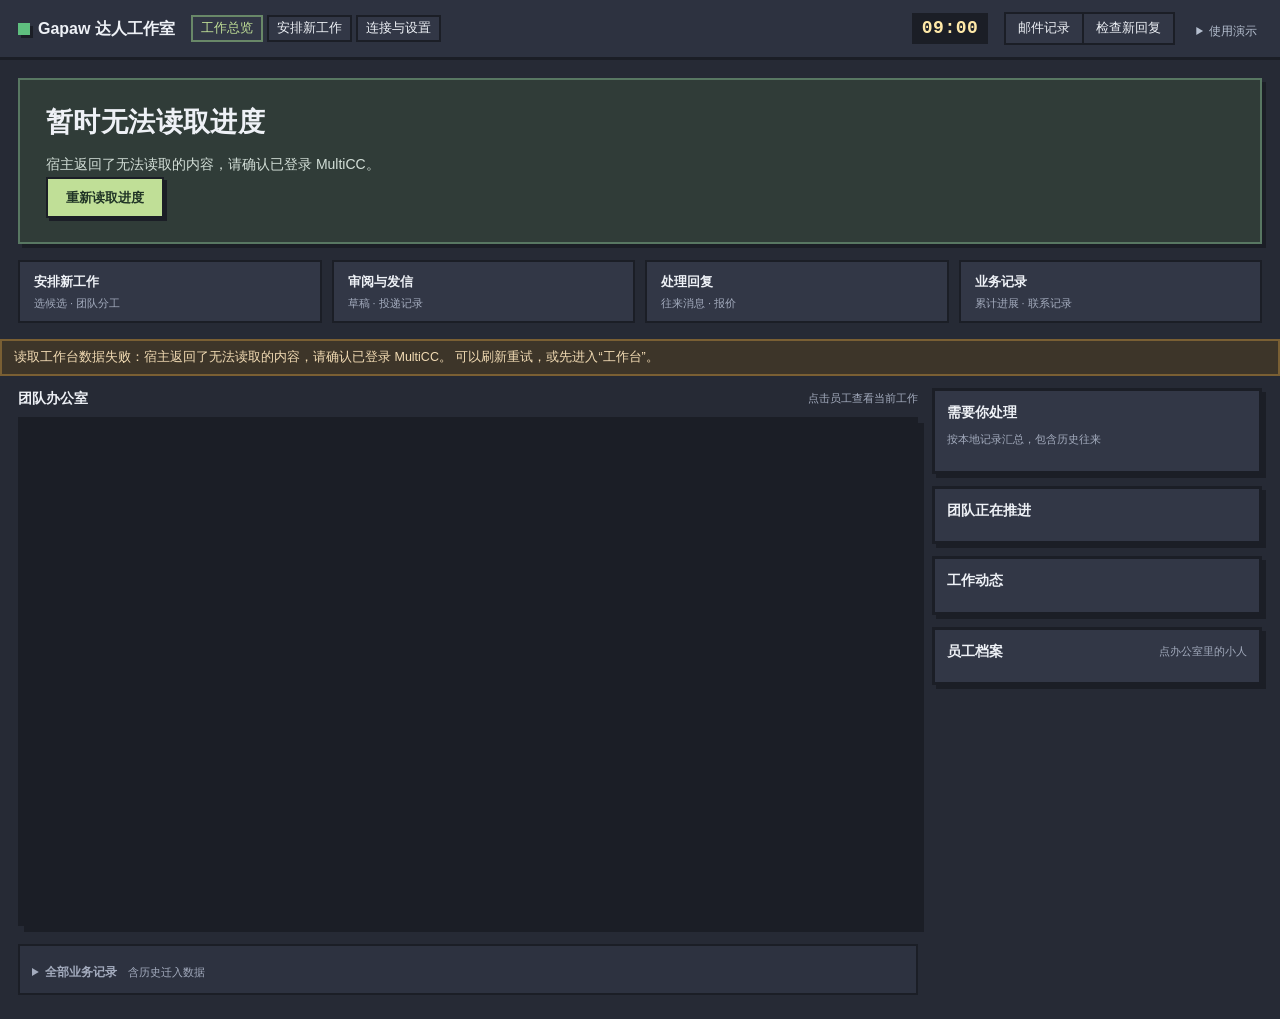
==== commit 3808c167: "feat(home): show current progress and next actions in the work overview Make the work overview the d" ====
--- a/ui/index.html
+++ b/ui/index.html
@@ -4,6 +4,7 @@
 <meta charset="utf-8">
 <meta name="viewport" content="width=device-width, initial-scale=1">
 <title>Gapaw 达人工作室</title>
+<link rel="stylesheet" href="./home.css">
 <style>
 :root{--bg:#262a35;--panel:#323746;--panel2:#3b4153;--ink:#eef1f6;--muted:#a3abbd;--line:#4a5164;--green:#5fbf7f;--amber:#f0b44c;--red:#e5654f;--paper:#fffdf4}
 *{box-sizing:border-box}
@@ -133,32 +134,39 @@
 <body>
 <header class="top">
   <h1><i></i>Gapaw 达人工作室</h1>
-  <div class="funnel" id="funnel"></div>
-  <nav class="links" aria-label="其他页面"><a href="./setup.html">连接与设置</a><a href="./onboarding.html">开工与运行</a></nav>
+  <nav class="links" aria-label="工作台导航"><a href="./index.html" aria-current="page">工作总览</a><a href="./onboarding.html">安排新工作</a><a href="./setup.html">连接与设置</a></nav>
   <span class="spacer"></span>
   <div class="clock px" id="clock">09:00</div>
   <div class="ctrl" role="group" aria-label="查看方式">
-    <button id="outbox-btn" title="查看全部发件记录">发件箱<span class="outbox-badge" id="outbox-badge" hidden></span></button><button id="sync" title="从飞书邮箱同步与达人的往来邮件">✉ 立即同步邮件</button><button id="v-real" aria-pressed="true">真实状态</button><button id="v-demo" aria-pressed="false">▶ 模拟一天</button><button id="speed" title="切换速度">2×</button>
+    <button id="outbox-btn" title="查看全部发件记录">邮件记录<span class="outbox-badge" id="outbox-badge" hidden></span></button><button id="sync" title="从飞书邮箱同步与达人的往来邮件">检查新回复</button>
   </div>
+  <details class="demo-menu" id="demo-menu"><summary>使用演示</summary><div class="ctrl" role="group" aria-label="查看方式"><button id="v-real" aria-pressed="true">返回真实业务</button><button id="v-demo" aria-pressed="false">▶ 模拟一天</button><button id="speed" title="切换速度">2×</button></div></details>
 </header>
+<section class="home-overview" id="home-overview" aria-labelledby="home-title" aria-busy="true">
+  <p class="home-eyebrow">工作总览</p><h2 id="home-title">正在读取你的工作进展…</h2>
+  <p class="home-lead">读取已有业务后，这里会显示下一步。</p>
+</section>
+<nav class="home-shortcuts" aria-label="业务入口"><a href="./onboarding.html"><b>安排新工作</b><span>选候选 · 团队分工</span></a><button id="home-outbox"><b>审阅与发信</b><span>草稿 · 投递记录</span></button><a href="#decisions"><b>处理回复</b><span>往来消息 · 报价</span></a><a href="#business-history"><b>业务记录</b><span>累计进展 · 联系记录</span></a></nav>
 <p class="note" id="note">正在读取工作台数据…</p>
 <main class="grid">
   <section>
+    <div class="office-heading"><h2>团队办公室</h2><span>点击员工查看当前工作</span></div>
     <div class="stage" id="stage">
       <canvas id="scene" width="384" height="216" aria-label="像素办公室：AI 员工的工作情况"></canvas>
       <div id="overlay"></div>
     </div>
-    <div class="cal" id="cal" aria-label="工作安排日历"></div>
+    <details class="business-history" id="business-history"><summary>全部业务记录 <span>含历史迁入数据</span></summary><div class="funnel" id="funnel"></div><div class="cal" id="cal" aria-label="工作记录日历"></div></details>
   </section>
   <aside class="side">
-    <section class="card"><h2>办公室任务</h2><div id="team-summary"></div></section>
-    <section class="card"><h2>老板桌 · 等你处理 <small id="ask-n"></small></h2><div id="asks"></div></section>
+    <section class="card" id="decisions" tabindex="-1"><h2>需要你处理 <small id="ask-n"></small></h2><p class="scope-note">按本地记录汇总，包含历史往来</p><div id="asks"></div></section>
+    <section class="card"><h2>团队正在推进</h2><div id="team-summary"></div></section>
     <section class="card"><h2>工作动态 <small id="feed-n"></small></h2><ol class="feed" id="feed"></ol></section>
     <section class="card who" id="who"><h2>员工档案 <small>点办公室里的小人</small></h2><div id="who-body"></div></section>
   </aside>
 </main>
 <script src="./client.js"></script>
 <script src="./team.js"></script>
+<script src="./home.js"></script>
 <script src="./office.js"></script>
 </body>
 </html>
--- a/ui/home.css
+++ b/ui/home.css
@@ -0,0 +1,22 @@
+/* The existing pixel office remains the visual anchor; the next action leads. */
+.home-overview{position:relative;margin:18px 18px 12px;padding:24px 26px;background:#303c38;border:2px solid #587762;box-shadow:4px 4px 0 #1b1e26;color:#eef1f6}
+.home-layout{display:grid;grid-template-columns:minmax(0,1.5fr) minmax(260px,1fr);gap:28px;align-items:center}
+.home-overview .home-eyebrow{color:#b3d1ba;font:600 11px/1.5 ui-monospace,monospace;letter-spacing:1px;margin:0 0 10px}
+.home-overview h2{font-size:27px;line-height:1.4;margin:0 0 10px;letter-spacing:.4px}.home-overview h3{font-size:18px;overflow-wrap:anywhere;margin-bottom:8px}
+.home-lead{font-size:14px;line-height:1.8;color:#d3dfd8;max-width:640px;overflow-wrap:anywhere}.home-actions{display:flex;gap:10px;flex-wrap:wrap;margin:18px 0 14px}
+.home-overview .home-button{font:inherit;cursor:pointer;border:1px solid #82978a;background:transparent;color:#e1ebe5;padding:7px 12px;min-height:36px;line-height:1.5;text-align:left}
+.home-overview .home-button.primary{background:#c0df97;color:#203426;border:2px solid #1b1e26;box-shadow:3px 3px 0 #1b1e26;font-weight:700;padding:9px 18px}.home-overview button:hover{filter:brightness(1.1)}.home-overview button:disabled{opacity:.55;cursor:wait}
+.home-freshness{font-size:12px;color:#b0c1b7;line-height:1.6;margin-top:8px}.home-mode{font-size:11px;color:#b0c1b7;margin-top:5px}.home-progress{padding:18px 20px;background:#27322f;border:1px solid #52665b;min-width:0}
+.home-status{display:inline-block;padding:2px 7px;background:#4a4230;color:#f3dcb4;font-size:12px}.home-status.good{background:#344c39;color:#d0ebbd}
+.home-steps{display:flex;gap:12px;flex-wrap:wrap;padding:0;margin:16px 0 8px;list-style:none}.home-steps li{font-size:12px;color:#aab5ae;display:flex;gap:5px}.home-steps li.done{color:#d0ebbd}
+.scope-note{font-size:11px;line-height:1.6;color:#a3abbd;margin:0 0 10px}.home-overview .home-refresh{position:absolute;right:10px;top:7px;padding:2px 6px;min-height:24px;border:0;font-size:11px;color:#bdcec3}
+.home-shortcuts{display:grid;grid-template-columns:repeat(4,minmax(0,1fr));gap:10px;margin:16px 18px}.home-shortcuts a,.home-shortcuts button{color:#eef1f6;text-decoration:none;background:#323746;border:2px solid #1b1e26;padding:10px 14px;text-align:left;font:inherit;min-width:0;cursor:pointer}.home-shortcuts b{display:block;font-size:13px}.home-shortcuts span{display:block;font-size:11px;color:#a3abbd;margin-top:3px}.home-shortcuts a:hover,.home-shortcuts button:hover{border-color:#91b19a}
+.office-heading{display:flex;justify-content:space-between;gap:10px;align-items:center;margin-bottom:8px}.office-heading h2{font-size:14px}.office-heading span{font-size:11px;color:#a3abbd}
+.business-history{margin-top:18px;padding:12px;background:#2d3240;border:2px solid #1b1e26}.business-history summary{font-weight:600;cursor:pointer}.business-history summary span{font-weight:400;font-size:11px;color:#a3abbd;margin-left:8px}.business-history .funnel{margin-top:12px}
+.demo-menu{position:relative;font-size:12px}.demo-menu summary{cursor:pointer;color:#b5bfcf;padding:5px}.demo-menu .ctrl{position:absolute;right:0;top:100%;z-index:20;min-width:300px;box-shadow:3px 3px 0 #1b1e26}.demo-menu[open] summary{color:#f0b44c}
+#decisions{scroll-margin-top:16px}#decisions:focus{outline:2px solid #c0df97}.top .links a[aria-current]{color:#c0df97;border-color:#698868}
+@media(min-width:1100px){.home-overview,.home-shortcuts,body>.grid,body>.note{max-width:1440px;margin-left:auto;margin-right:auto}.home-overview{width:calc(100% - 36px)}.home-shortcuts{width:calc(100% - 36px)}}
+@media(max-width:780px){.home-layout{grid-template-columns:1fr;gap:18px}.home-overview{padding:24px 16px 16px}.home-overview h2{font-size:23px}.home-shortcuts{grid-template-columns:repeat(2,minmax(0,1fr))}.home-progress{padding:14px}.home-overview .home-refresh{top:4px}.home-steps{margin-top:12px}.demo-menu .ctrl{min-width:260px}.home-overview,.home-shortcuts{margin-left:10px;margin-right:10px}}
+@media(prefers-reduced-motion:reduce){.bub,.tag i,.feed li,.ask{animation:none!important}}
+
+.card a{color:#c9dfce;text-underline-offset:3px}.card a:hover{color:#e8f3e9}.home-overview :focus-visible,.home-shortcuts :focus-visible,.top :focus-visible{outline:2px solid #e5efb0;outline-offset:3px}
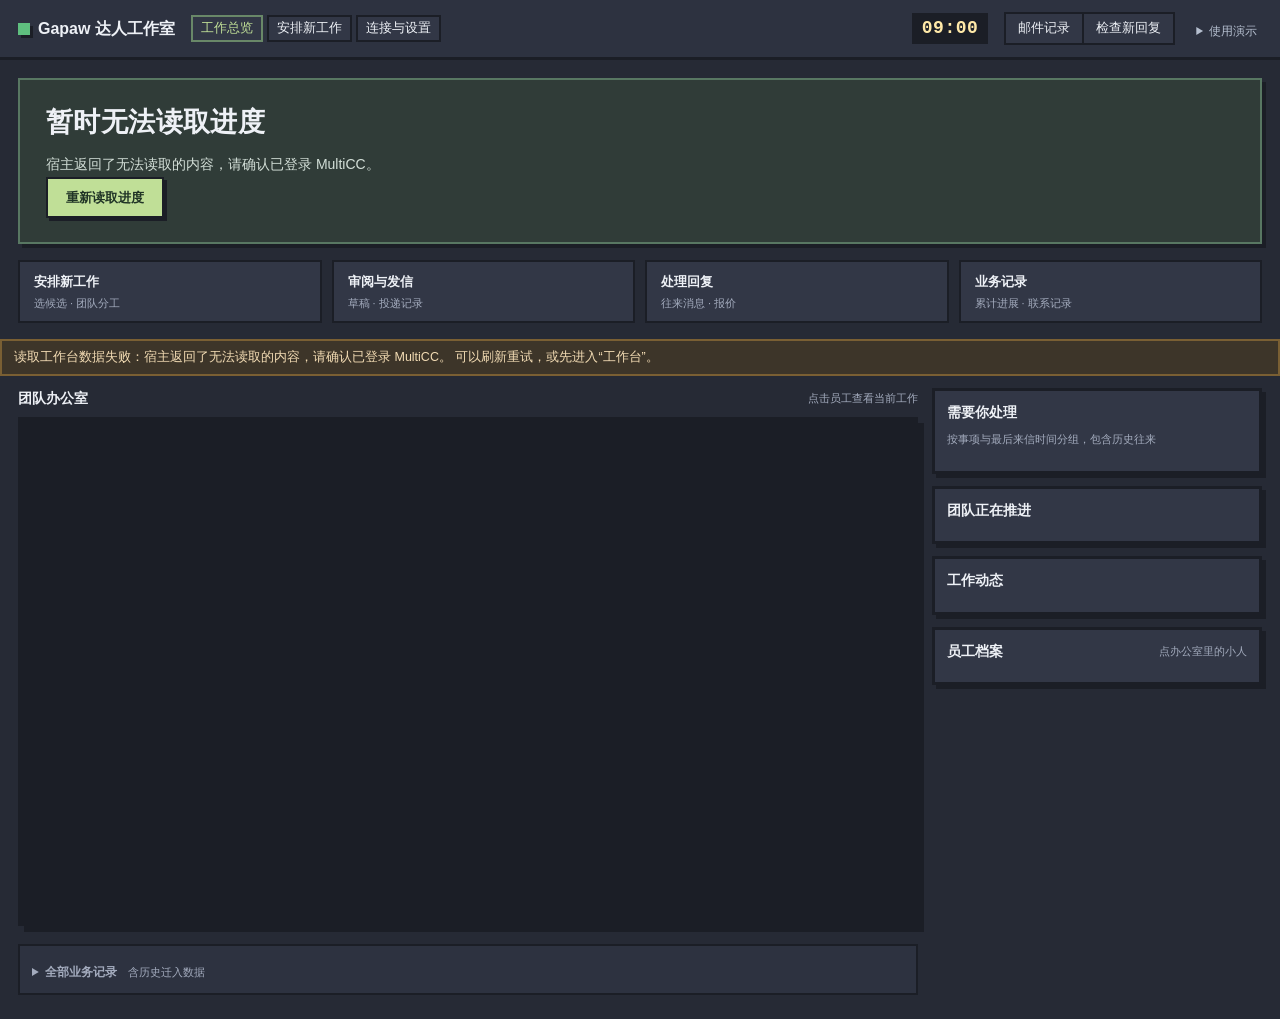
==== commit b1bd507e: "feat(workbench): add candidate search and prioritize pending correspondence Preserve candidate selec" ====
--- a/ui/index.html
+++ b/ui/index.html
@@ -158,7 +158,7 @@
     <details class="business-history" id="business-history"><summary>全部业务记录 <span>含历史迁入数据</span></summary><div class="funnel" id="funnel"></div><div class="cal" id="cal" aria-label="工作记录日历"></div></details>
   </section>
   <aside class="side">
-    <section class="card" id="decisions" tabindex="-1"><h2>需要你处理 <small id="ask-n"></small></h2><p class="scope-note">按本地记录汇总，包含历史往来</p><div id="asks"></div></section>
+    <section class="card" id="decisions" tabindex="-1"><h2>需要你处理 <small id="ask-n"></small></h2><p class="scope-note">按事项与最后来信时间分组，包含历史往来</p><div id="asks"></div></section>
     <section class="card"><h2>团队正在推进</h2><div id="team-summary"></div></section>
     <section class="card"><h2>工作动态 <small id="feed-n"></small></h2><ol class="feed" id="feed"></ol></section>
     <section class="card who" id="who"><h2>员工档案 <small>点办公室里的小人</small></h2><div id="who-body"></div></section>
@@ -167,6 +167,7 @@
 <script src="./client.js"></script>
 <script src="./team.js"></script>
 <script src="./home.js"></script>
+<script src="./attention.js"></script>
 <script src="./office.js"></script>
 </body>
 </html>
--- a/ui/home.css
+++ b/ui/home.css
@@ -20,3 +20,5 @@
 @media(prefers-reduced-motion:reduce){.bub,.tag i,.feed li,.ask{animation:none!important}}
 
 .card a{color:#c9dfce;text-underline-offset:3px}.card a:hover{color:#e8f3e9}.home-overview :focus-visible,.home-shortcuts :focus-visible,.top :focus-visible{outline:2px solid #e5efb0;outline-offset:3px}
+
+.attention-group{margin-top:16px;border-top:1px solid #4a5164;padding-top:12px;min-width:0}.attention-group h3,.attention-group>summary{font-size:12px;line-height:1.6;margin:0 0 7px;color:#d2dfd5}.attention-group .ask{margin:8px 0}.attention-group .w,.attention-group .k{overflow-wrap:anywhere}.attention-group[data-attention-group=urgent]{border-top-color:#c79649}.attention-group[data-attention-group=urgent]>h3{color:#f1d29c}.attention-group>summary,.attention-more>summary{cursor:pointer;padding:5px 0}.attention-more>summary{font-size:12px;color:#c7d4ca}.attention-group .scope-note{margin-top:6px}.attention-group button:focus-visible,.attention-group summary:focus-visible{outline:2px solid #d9e8af;outline-offset:2px}
